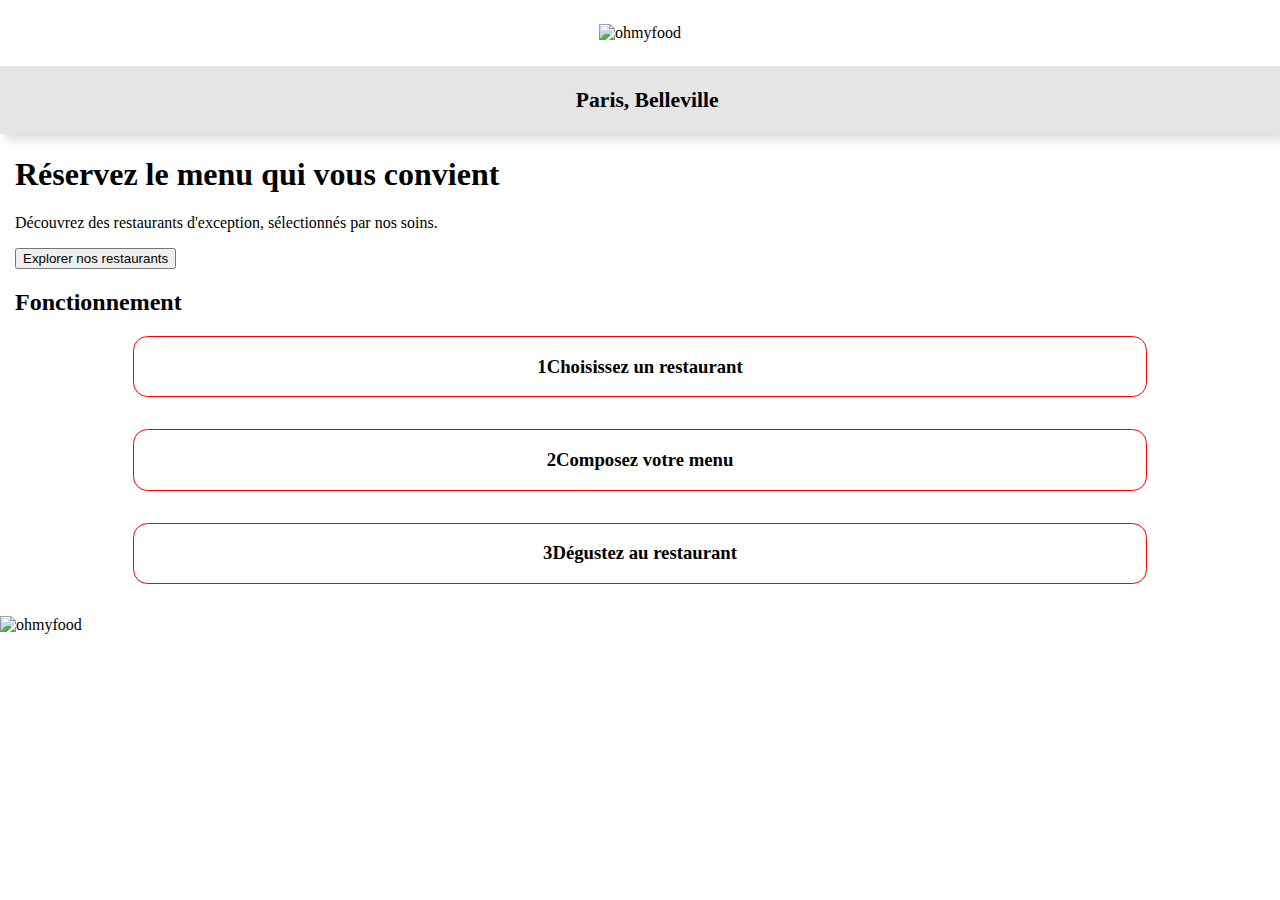
==== mainPage.html @ bf82ea22 "Create the pages, put margin in main style ." ====
<!DOCTYPE html>
<html lang="en">
  <head>
    <meta charset="UTF-8" />
    <meta http-equiv="X-UA-Compatible" content="IE=edge" />
    <meta name="viewport" content="width=device-width, initial-scale=1.0" />
    <title>OhMyFood</title>
    <link rel="stylesheet" href="./Scss/main.css" />
    <link rel="stylesheet" href="./stylesCss/all.min.css" />
  </head>
  <body>
    <header class="mainTitle">
      <img src="./img/logo/ohmyfood@2x.svg" alt="ohmyfood" />
    </header>
    <div class="mapLocation">
      <i class="fas fa-map-marker-alt"></i>
      <p>Paris, Belleville</p>
    </div>
    <main class="mainContainer">
      <section class="pubContainer">
          <h1>Réservez le menu qui vous convient</h1>
          <p>Découvrez des restaurants d'exception, sélectionnés par nos soins.</p>
          <button class="bigBtn">Explorer nos restaurants</button>
      </section>
      <section class="functionalityContainer">
          <h2 class="funcTitle">Fonctionnement</h2>
          <div class="funcBoxes">
              <div class="funcBox1"><h3 class="funcBoxNum">1</h3><i class="fas fa-mobile-alt"></i><h3 class="funcBoxText">Choisissez un restaurant</h3></div>
              <div class="funcBox2"><h3 class="funcBoxNum">2</h3><i class="fas fa-list-ul"></i><h3 class="funcBoxText">Composez votre menu</h3></div>
              <div class="funcBox3"><h3 class="funcBoxNum">3</h3><i class="fas fa-store"></i><h3 class="funcBoxText">Dégustez au restaurant</h3></div>
          </div>
          </section>
      <section class="restaurants">
          
      </section>
    </main>
    <footer>
      <span><img src="./img/logo/ohmyfood@2x.svg" alt="ohmyfood" /></span>
    </footer>
  </body>
</html>
---- Scss/main.css ----
.mainTitle {
  display: -webkit-box;
  display: -ms-flexbox;
  display: flex;
  position: -webkit-sticky;
  position: sticky;
  top: 0;
  width: 100%;
  -webkit-box-pack: center;
      -ms-flex-pack: center;
          justify-content: center;
  -webkit-box-align: center;
      -ms-flex-align: center;
          align-items: center;
  padding-top: 1.5rem;
  padding-bottom: 1.5rem;
  background-color: white;
}

.mainTitle img {
  display: block;
}

.mapLocation {
  display: -webkit-box;
  display: -ms-flexbox;
  display: flex;
  width: 100%;
  background-color: #e5e5e5;
  -webkit-box-pack: center;
      -ms-flex-pack: center;
          justify-content: center;
  -webkit-box-align: center;
      -ms-flex-align: center;
          align-items: center;
  -webkit-box-shadow: 5px 5px 10px rgba(0, 0, 0, 0.15);
          box-shadow: 5px 5px 10px rgba(0, 0, 0, 0.15);
}

.mapLocation i {
  margin-right: 0.9rem;
  font-size: 1.3rem;
}

.mapLocation p {
  font-weight: 700;
  font-size: 1.35em;
}

.functionalityContainer {
  display: -webkit-box;
  display: -ms-flexbox;
  display: flex;
  -webkit-box-orient: vertical;
  -webkit-box-direction: normal;
      -ms-flex-direction: column;
          flex-direction: column;
}

.funcBoxes {
  display: -webkit-box;
  display: -ms-flexbox;
  display: flex;
  -webkit-box-orient: vertical;
  -webkit-box-direction: normal;
      -ms-flex-direction: column;
          flex-direction: column;
  -webkit-box-align: center;
      -ms-flex-align: center;
          align-items: center;
}

.funcBox1 {
  display: -webkit-box;
  display: -ms-flexbox;
  display: flex;
  width: 80%;
  border: 1px solid red;
  -webkit-box-align: center;
      -ms-flex-align: center;
          align-items: center;
  -webkit-box-pack: center;
      -ms-flex-pack: center;
          justify-content: center;
  margin-bottom: 2rem;
  margin-right: 15px;
  border-radius: 0.9rem;
}

.funcBox2 {
  display: -webkit-box;
  display: -ms-flexbox;
  display: flex;
  width: 80%;
  border: 1px solid red;
  -webkit-box-align: center;
      -ms-flex-align: center;
          align-items: center;
  -webkit-box-pack: center;
      -ms-flex-pack: center;
          justify-content: center;
  margin-bottom: 2rem;
  margin-right: 15px;
  border-radius: 0.9rem;
}

.funcBox3 {
  display: -webkit-box;
  display: -ms-flexbox;
  display: flex;
  width: 80%;
  border: 1px solid red;
  -webkit-box-align: center;
      -ms-flex-align: center;
          align-items: center;
  -webkit-box-pack: center;
      -ms-flex-pack: center;
          justify-content: center;
  margin-bottom: 2rem;
  margin-right: 15px;
  border-radius: 0.9rem;
}

body {
  margin: 0px;
  padding: 0px;
}

.mainContainer {
  margin-left: 15px;
}
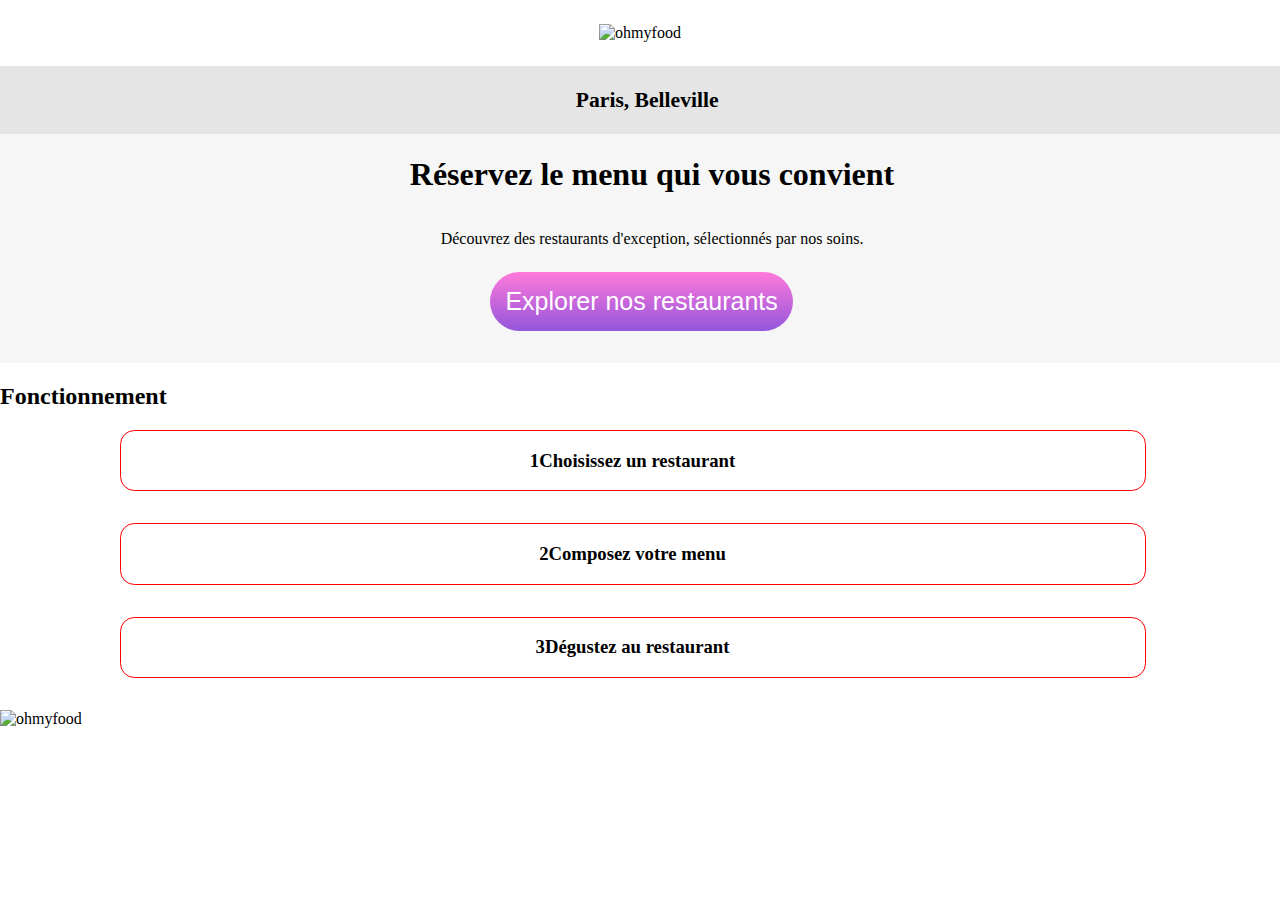
==== commit 811c640f: "calibration the fails" ====
--- a/mainPage.html
+++ b/mainPage.html
@@ -18,21 +18,33 @@
     </div>
     <main class="mainContainer">
       <section class="pubContainer">
-          <h1>Réservez le menu qui vous convient</h1>
-          <p>Découvrez des restaurants d'exception, sélectionnés par nos soins.</p>
-          <button class="bigBtn">Explorer nos restaurants</button>
+        <h1>Réservez le menu qui vous convient</h1>
+        <p>
+          Découvrez des restaurants d'exception, sélectionnés par nos soins.
+        </p>
+        <button class="bigBtn">Explorer nos restaurants</button>
       </section>
       <section class="functionalityContainer">
-          <h2 class="funcTitle">Fonctionnement</h2>
-          <div class="funcBoxes">
-              <div class="funcBox1"><h3 class="funcBoxNum">1</h3><i class="fas fa-mobile-alt"></i><h3 class="funcBoxText">Choisissez un restaurant</h3></div>
-              <div class="funcBox2"><h3 class="funcBoxNum">2</h3><i class="fas fa-list-ul"></i><h3 class="funcBoxText">Composez votre menu</h3></div>
-              <div class="funcBox3"><h3 class="funcBoxNum">3</h3><i class="fas fa-store"></i><h3 class="funcBoxText">Dégustez au restaurant</h3></div>
+        <h2 class="funcTitle">Fonctionnement</h2>
+        <div class="funcBoxes">
+          <div class="funcBox1">
+            <h3 class="funcBoxNum">1</h3>
+            <i class="fas fa-mobile-alt"></i>
+            <h3 class="funcBoxText">Choisissez un restaurant</h3>
           </div>
-          </section>
-      <section class="restaurants">
-          
+          <div class="funcBox2">
+            <h3 class="funcBoxNum">2</h3>
+            <i class="fas fa-list-ul"></i>
+            <h3 class="funcBoxText">Composez votre menu</h3>
+          </div>
+          <div class="funcBox3">
+            <h3 class="funcBoxNum">3</h3>
+            <i class="fas fa-store"></i>
+            <h3 class="funcBoxText">Dégustez au restaurant</h3>
+          </div>
+        </div>
       </section>
+      <section class="restaurants"></section>
     </main>
     <footer>
       <span><img src="./img/logo/ohmyfood@2x.svg" alt="ohmyfood" /></span>
--- a/Scss/main.css
+++ b/Scss/main.css
@@ -121,11 +121,50 @@
   border-radius: 0.9rem;
 }
 
+.mainContainer {
+  display: -webkit-box;
+  display: -ms-flexbox;
+  display: flex;
+  -webkit-box-orient: vertical;
+  -webkit-box-direction: normal;
+      -ms-flex-direction: column;
+          flex-direction: column;
+}
+
+.pubContainer {
+  padding-left: 1.5rem;
+  display: -webkit-box;
+  display: -ms-flexbox;
+  display: flex;
+  -webkit-box-orient: vertical;
+  -webkit-box-direction: normal;
+      -ms-flex-direction: column;
+          flex-direction: column;
+  background-color: #F6F6F6;
+  -webkit-box-align: center;
+      -ms-flex-align: center;
+          align-items: center;
+  -webkit-box-pack: center;
+      -ms-flex-pack: center;
+          justify-content: center;
+}
+
+.bigBtn {
+  display: -webkit-box;
+  display: -ms-flexbox;
+  display: flex;
+  margin: 0.5rem 1.3rem 2rem 0px;
+  padding: 15px;
+  font-size: 25px;
+  border-radius: 30px;
+  background: -webkit-gradient(linear, left bottom, left top, from(#9356DC), to(#FF79DA));
+  background: linear-gradient(to top, #9356DC, #FF79DA);
+  color: white;
+  border-style: none;
+}
+
 body {
   margin: 0px;
   padding: 0px;
+  width: 100%;
 }
-
-.mainContainer {
-  margin-left: 15px;
-}
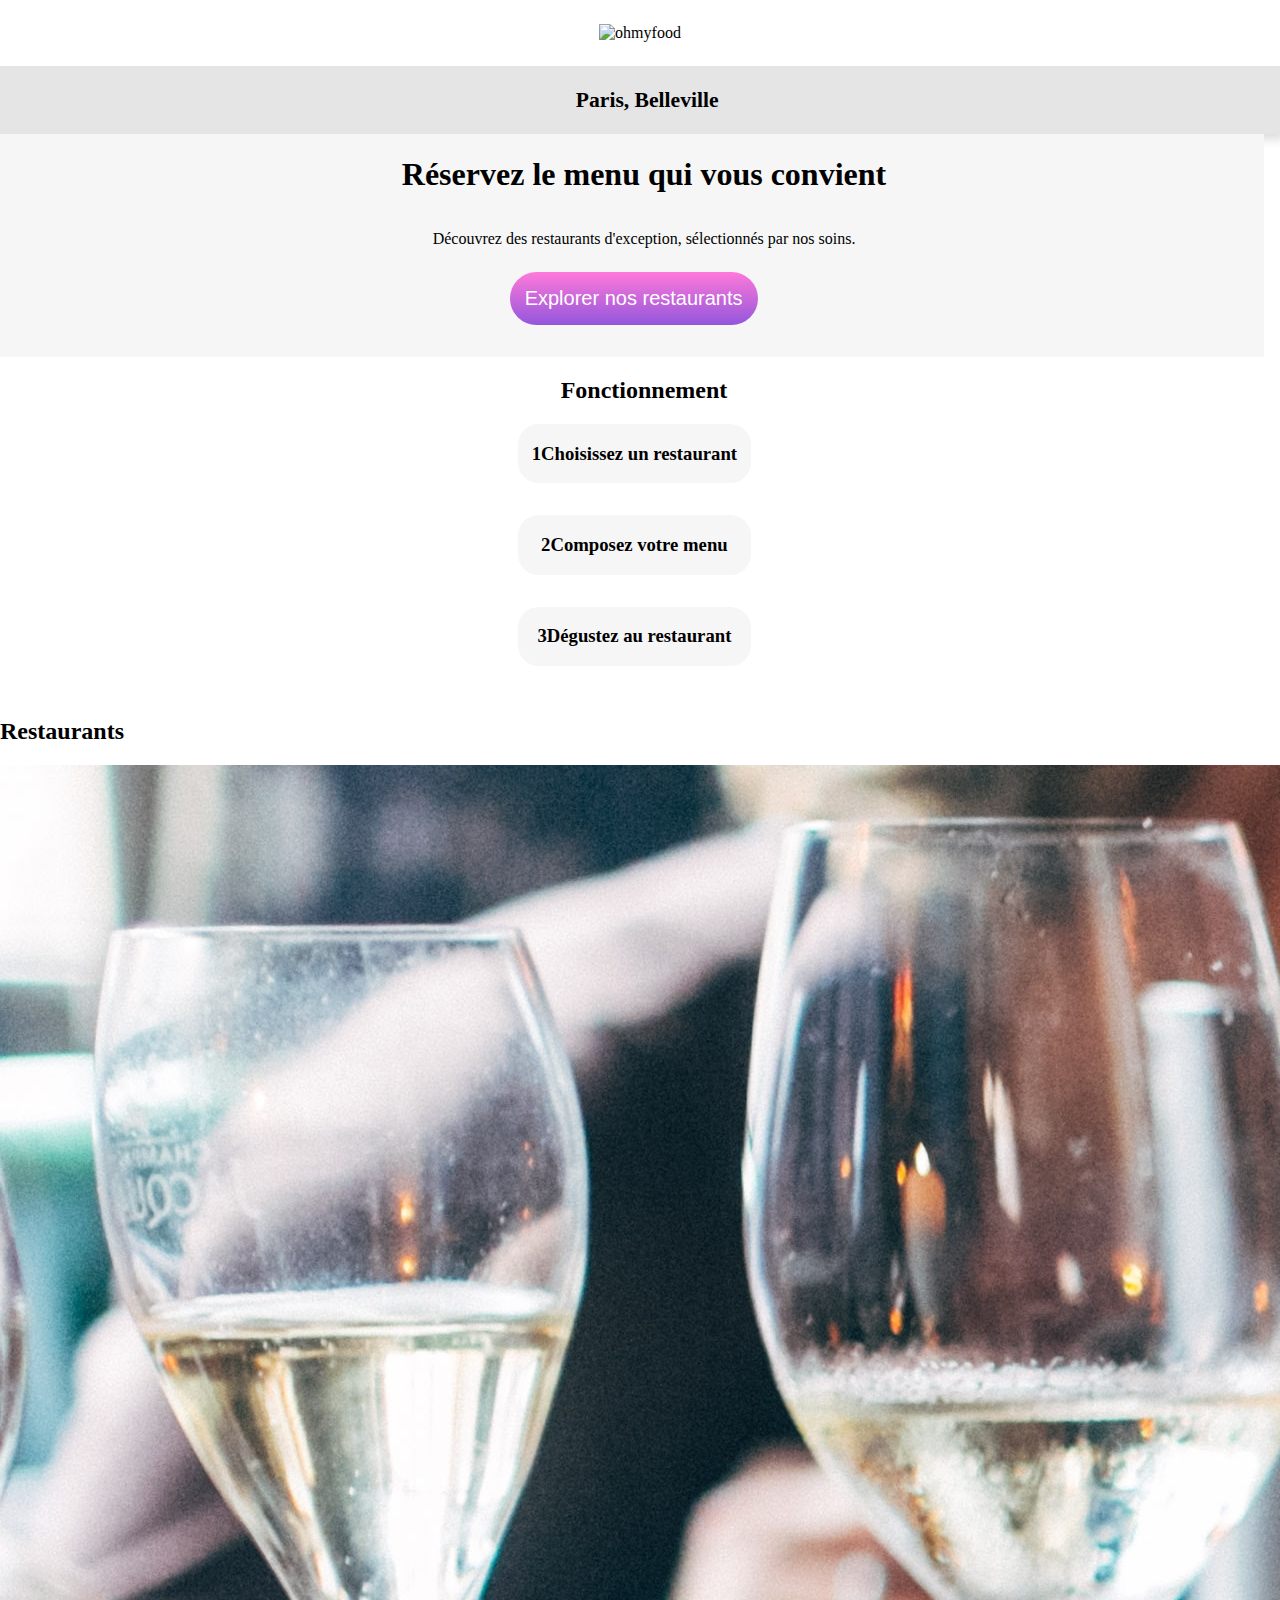
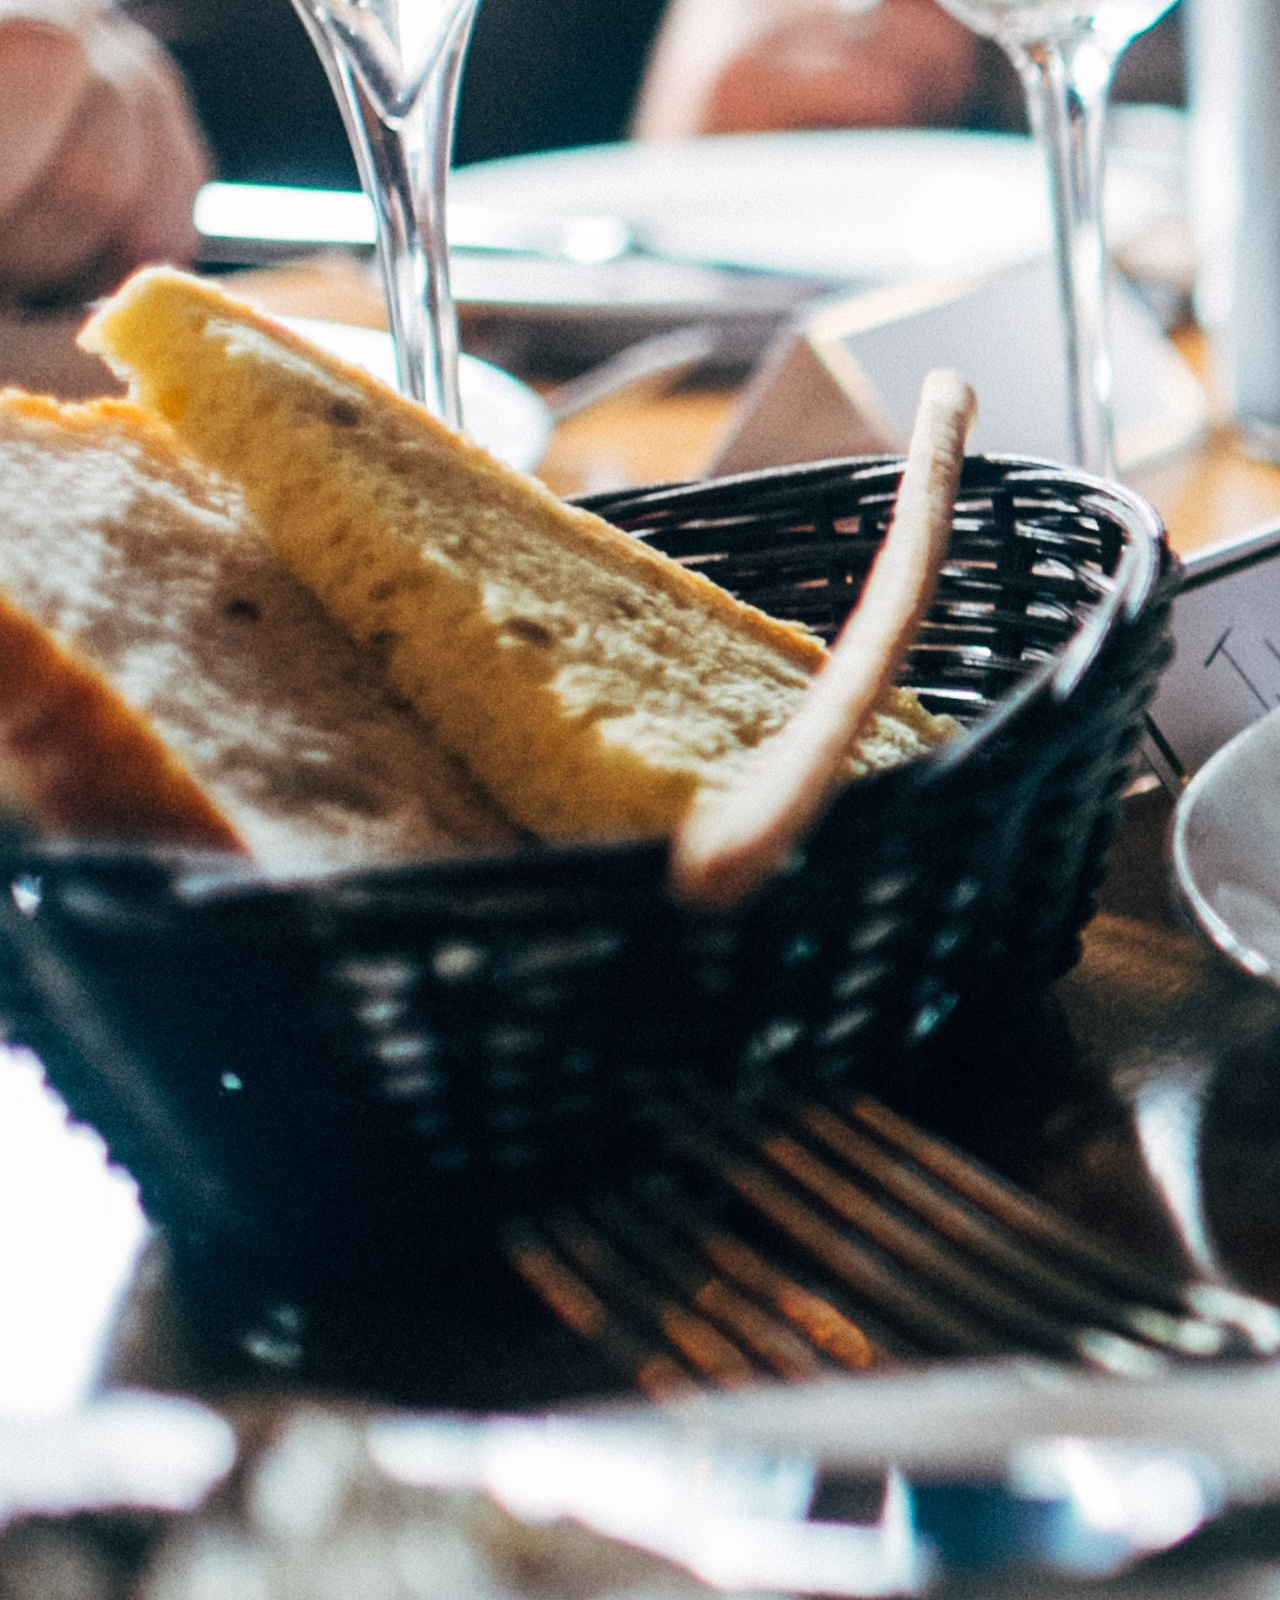
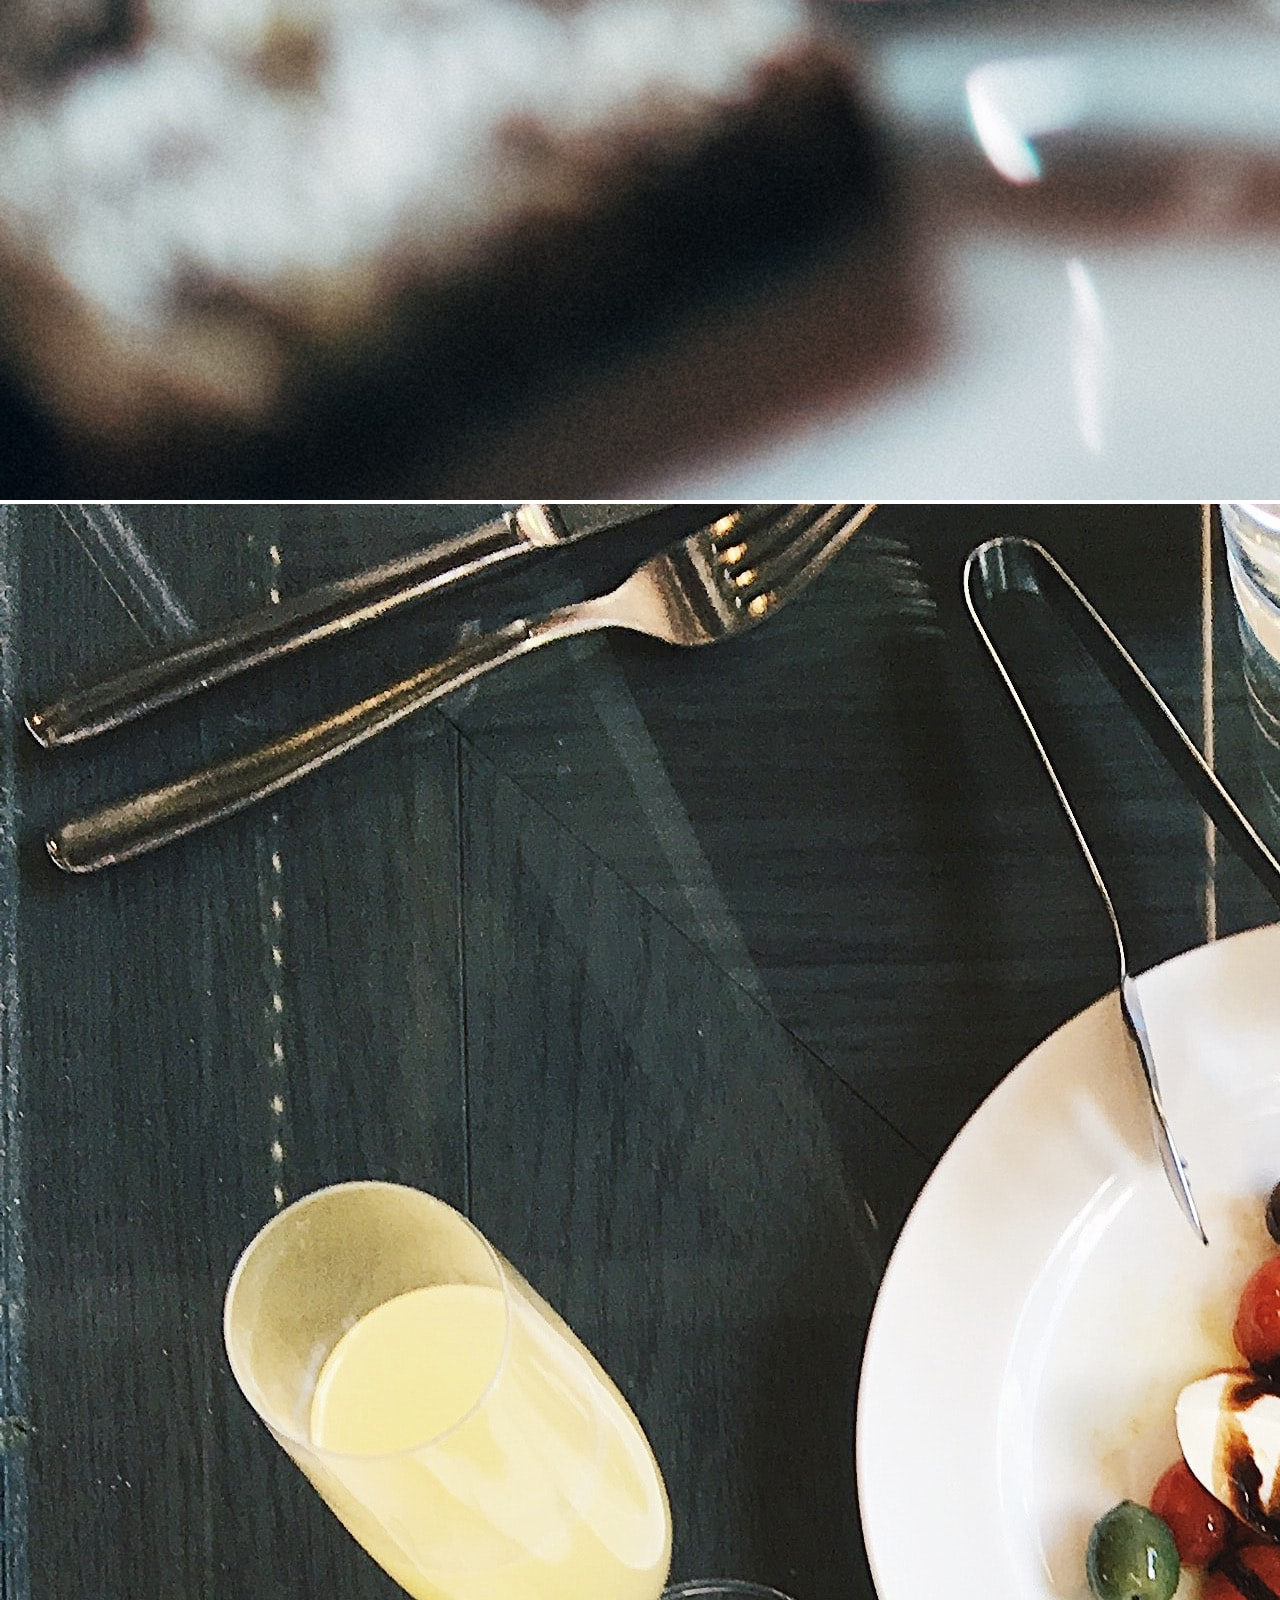
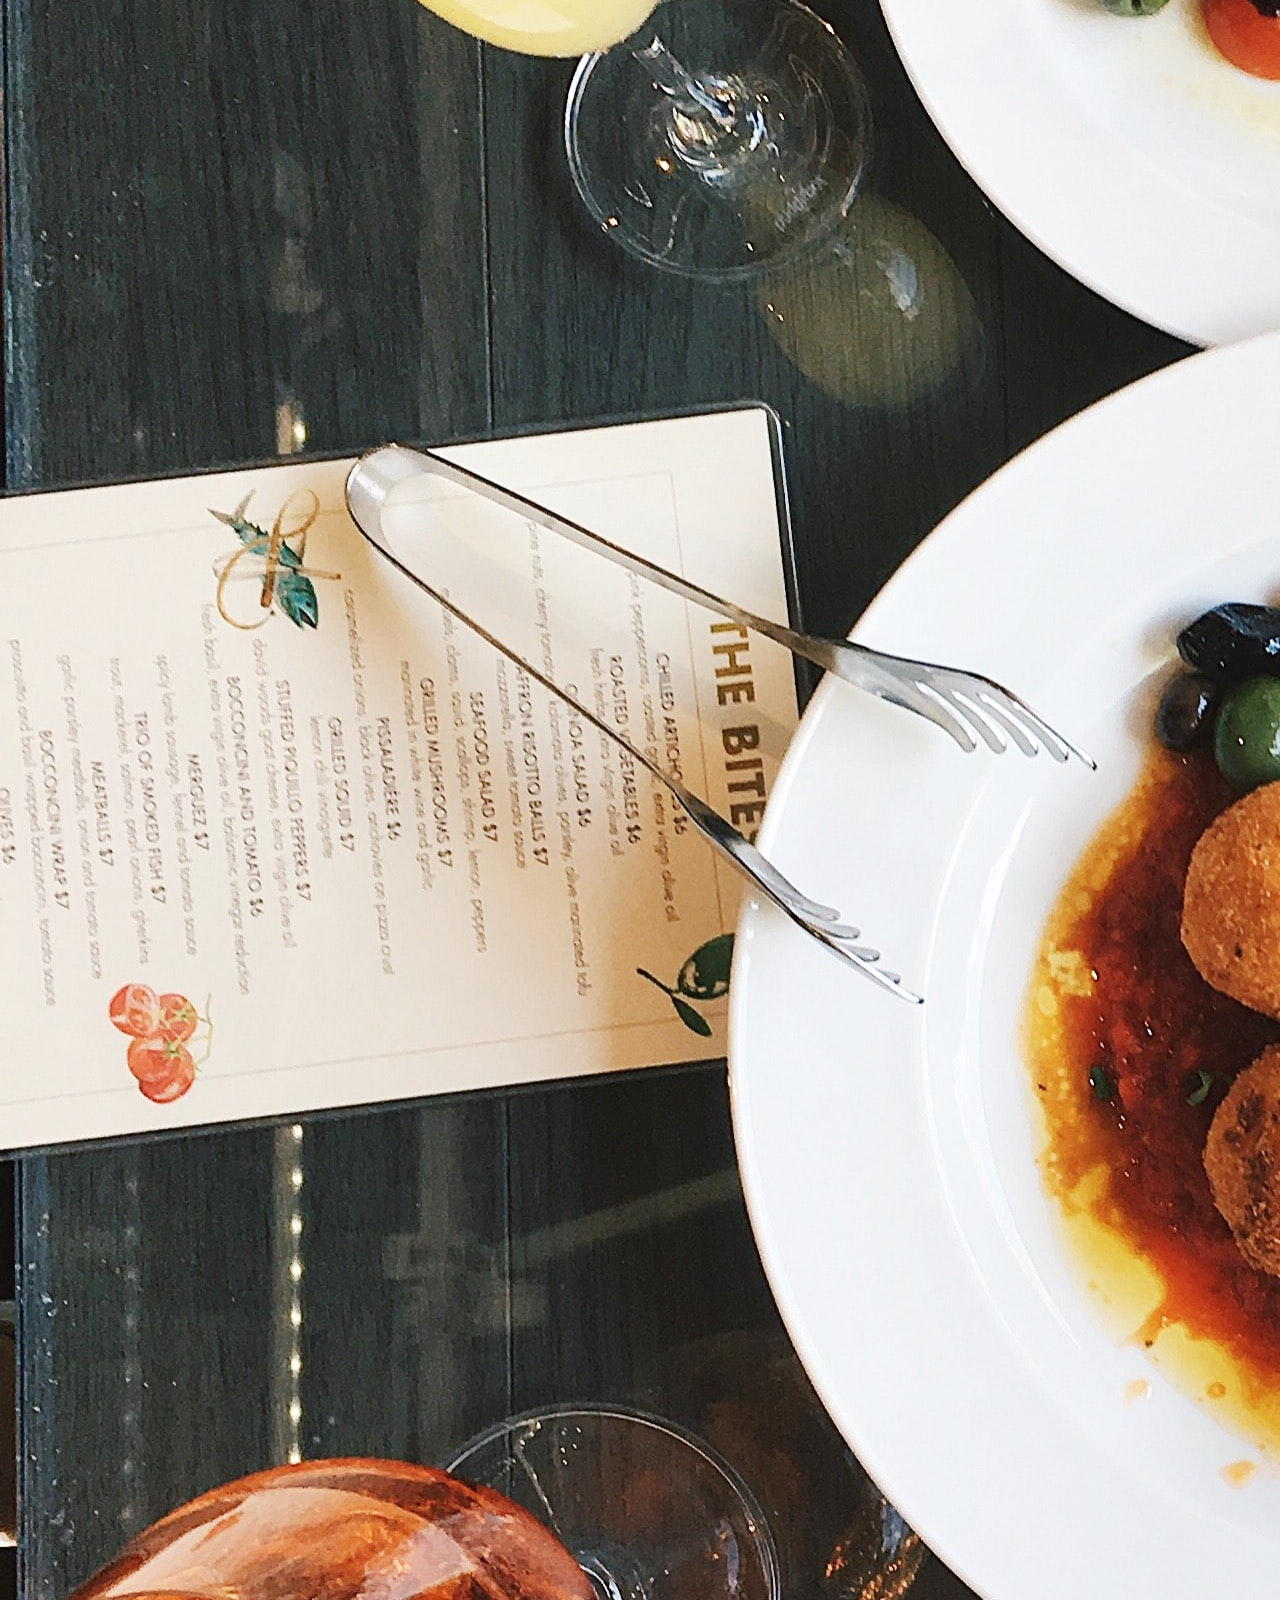
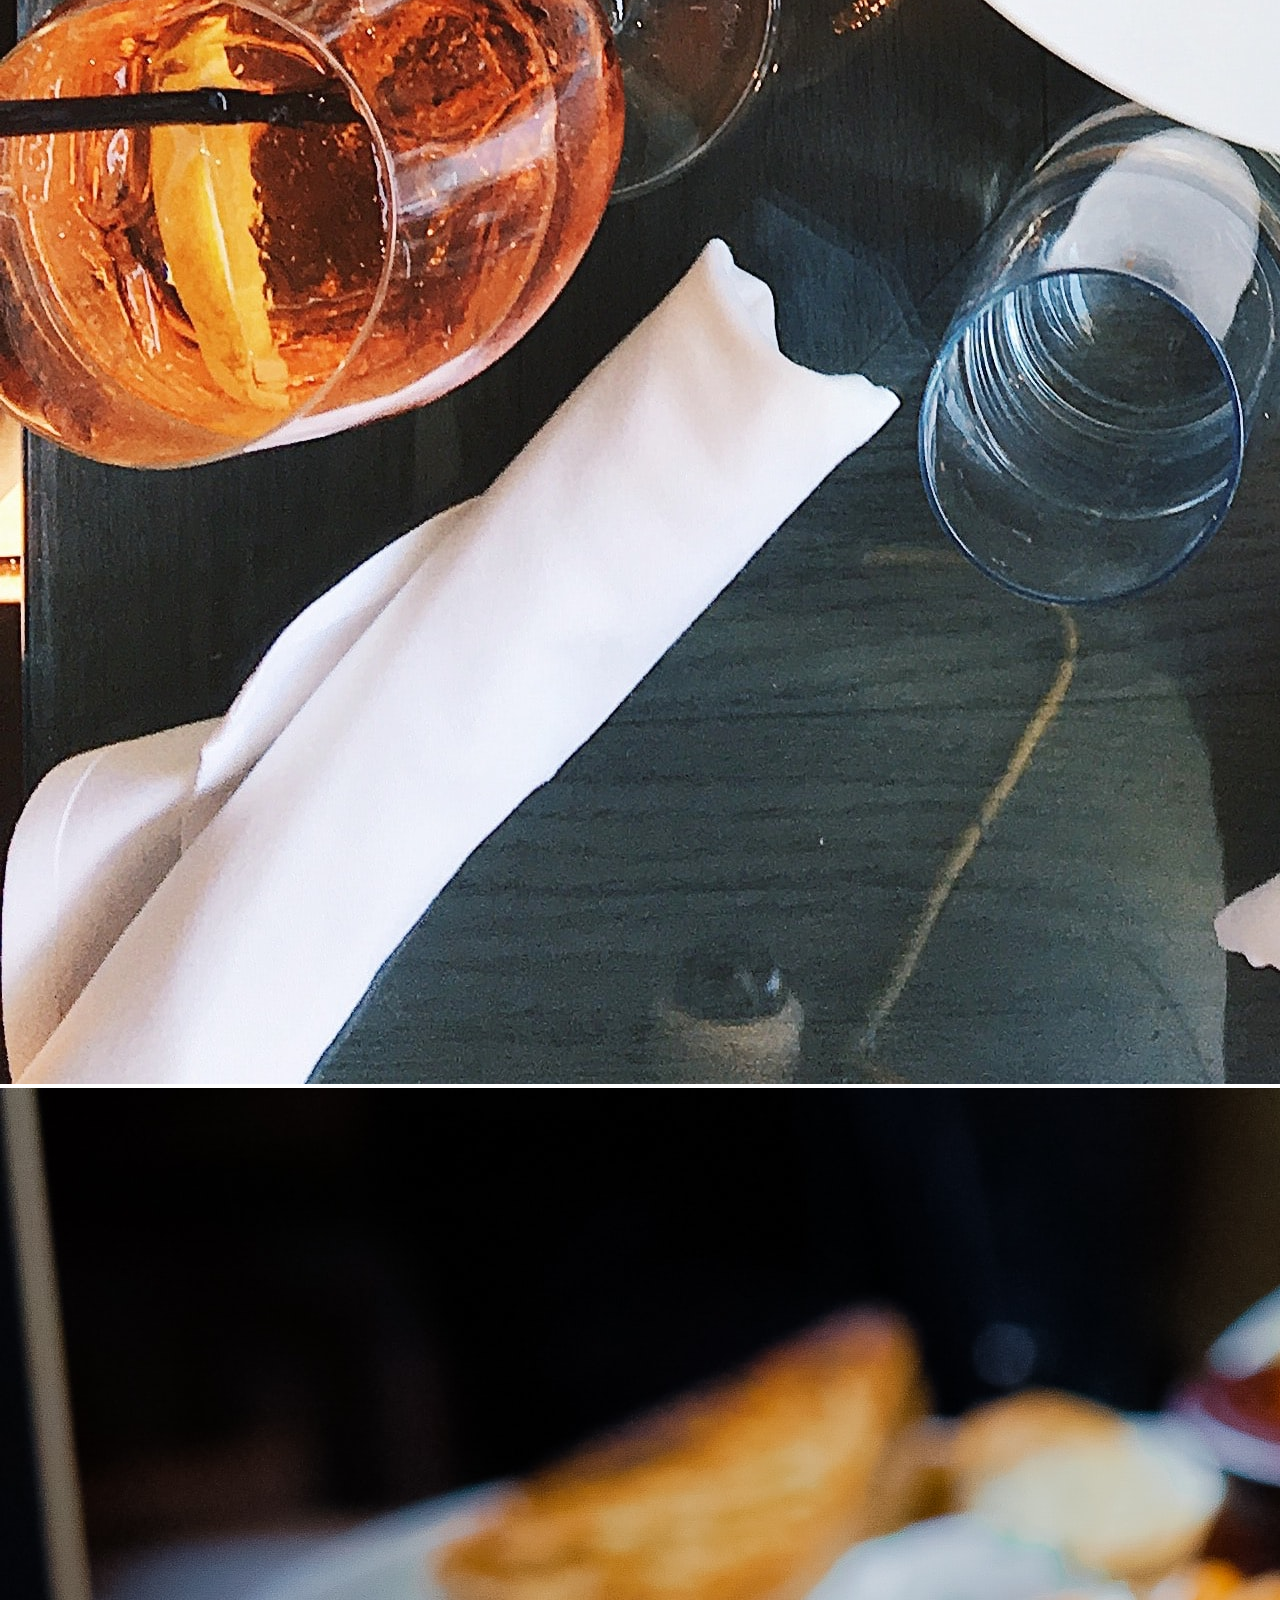
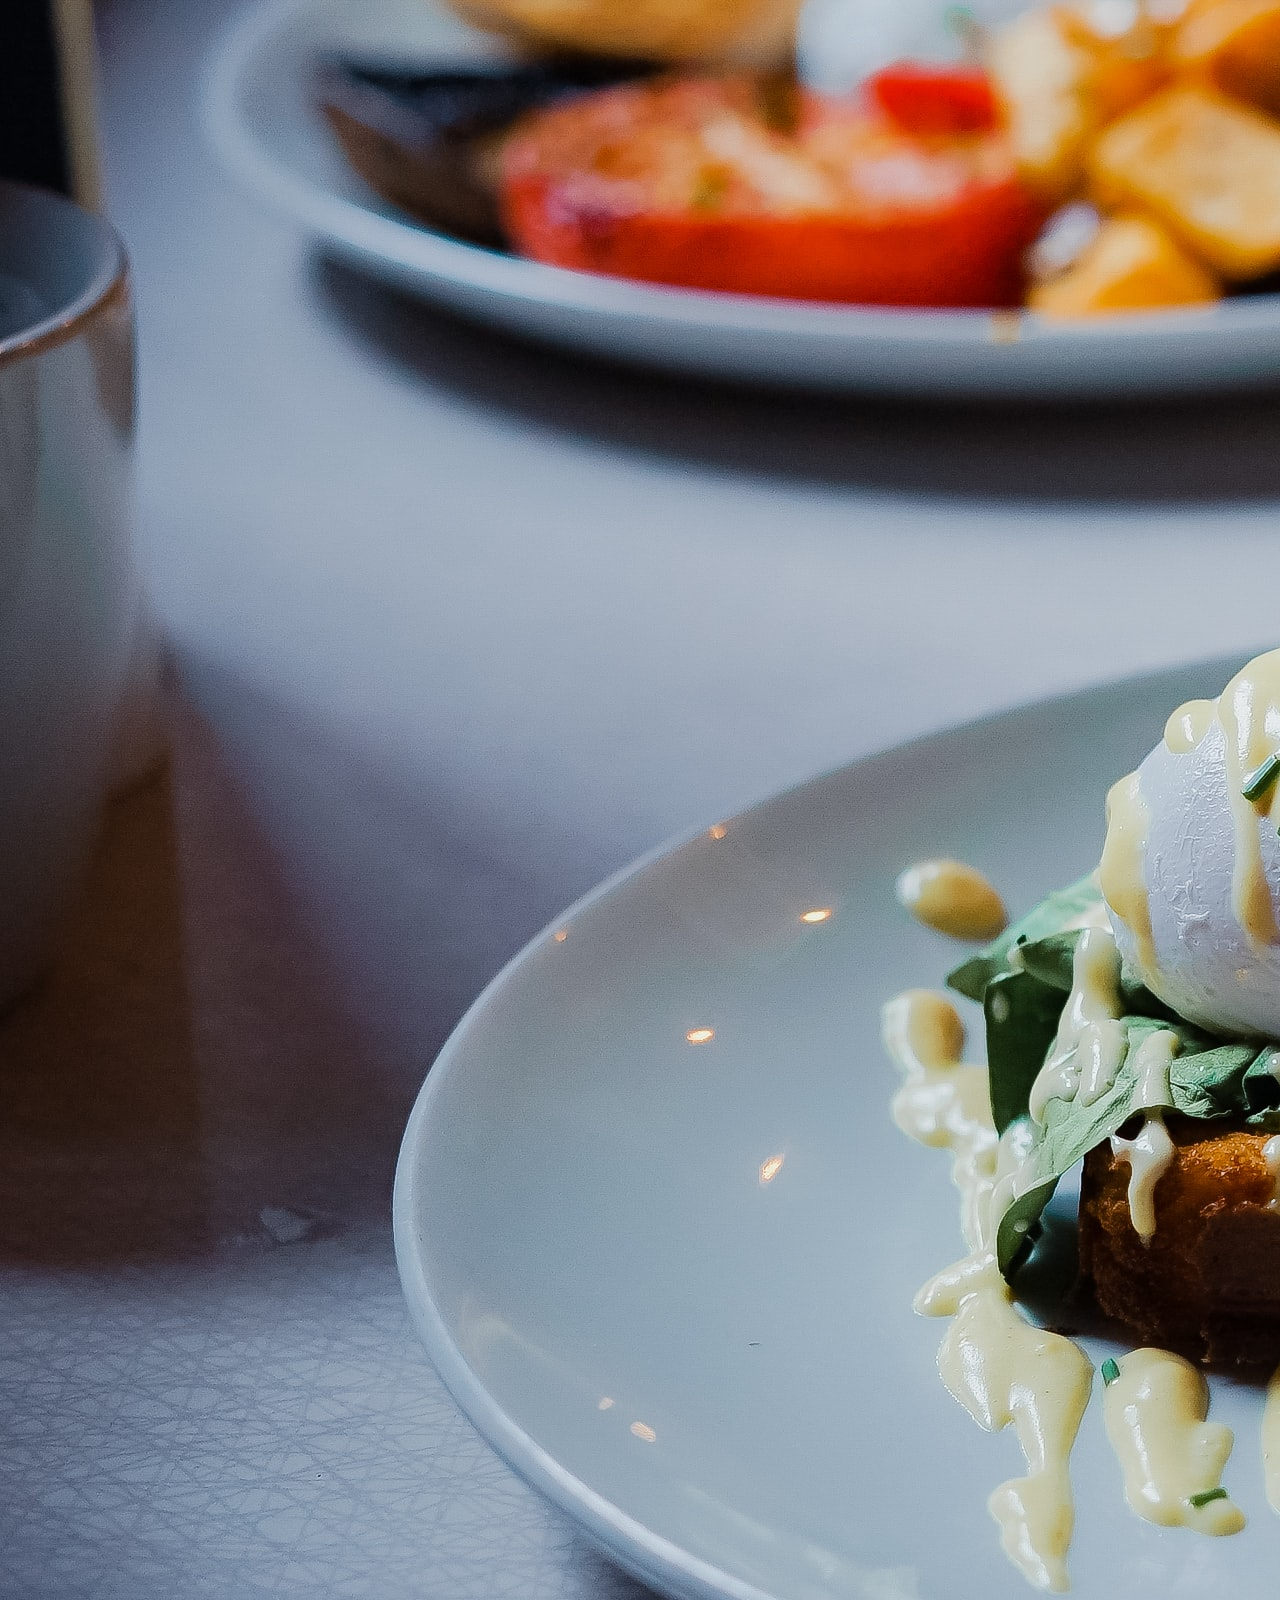
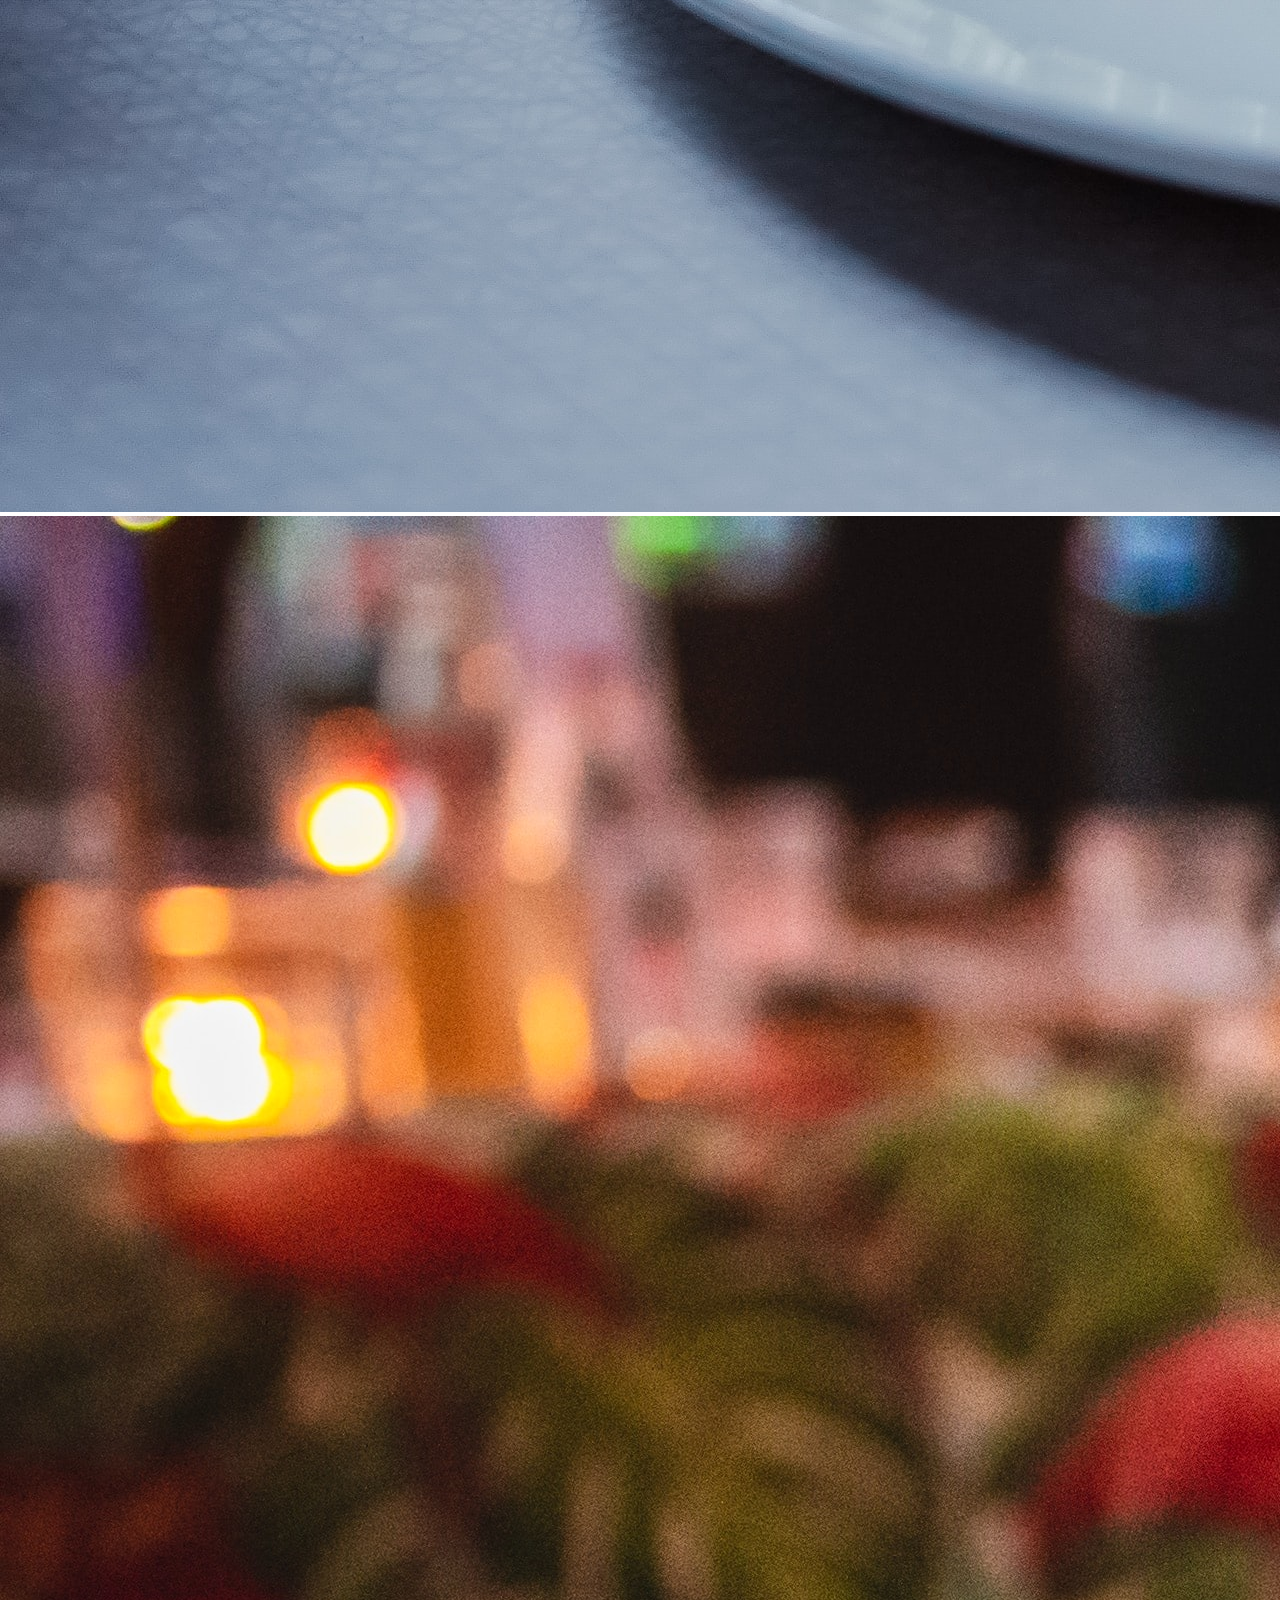
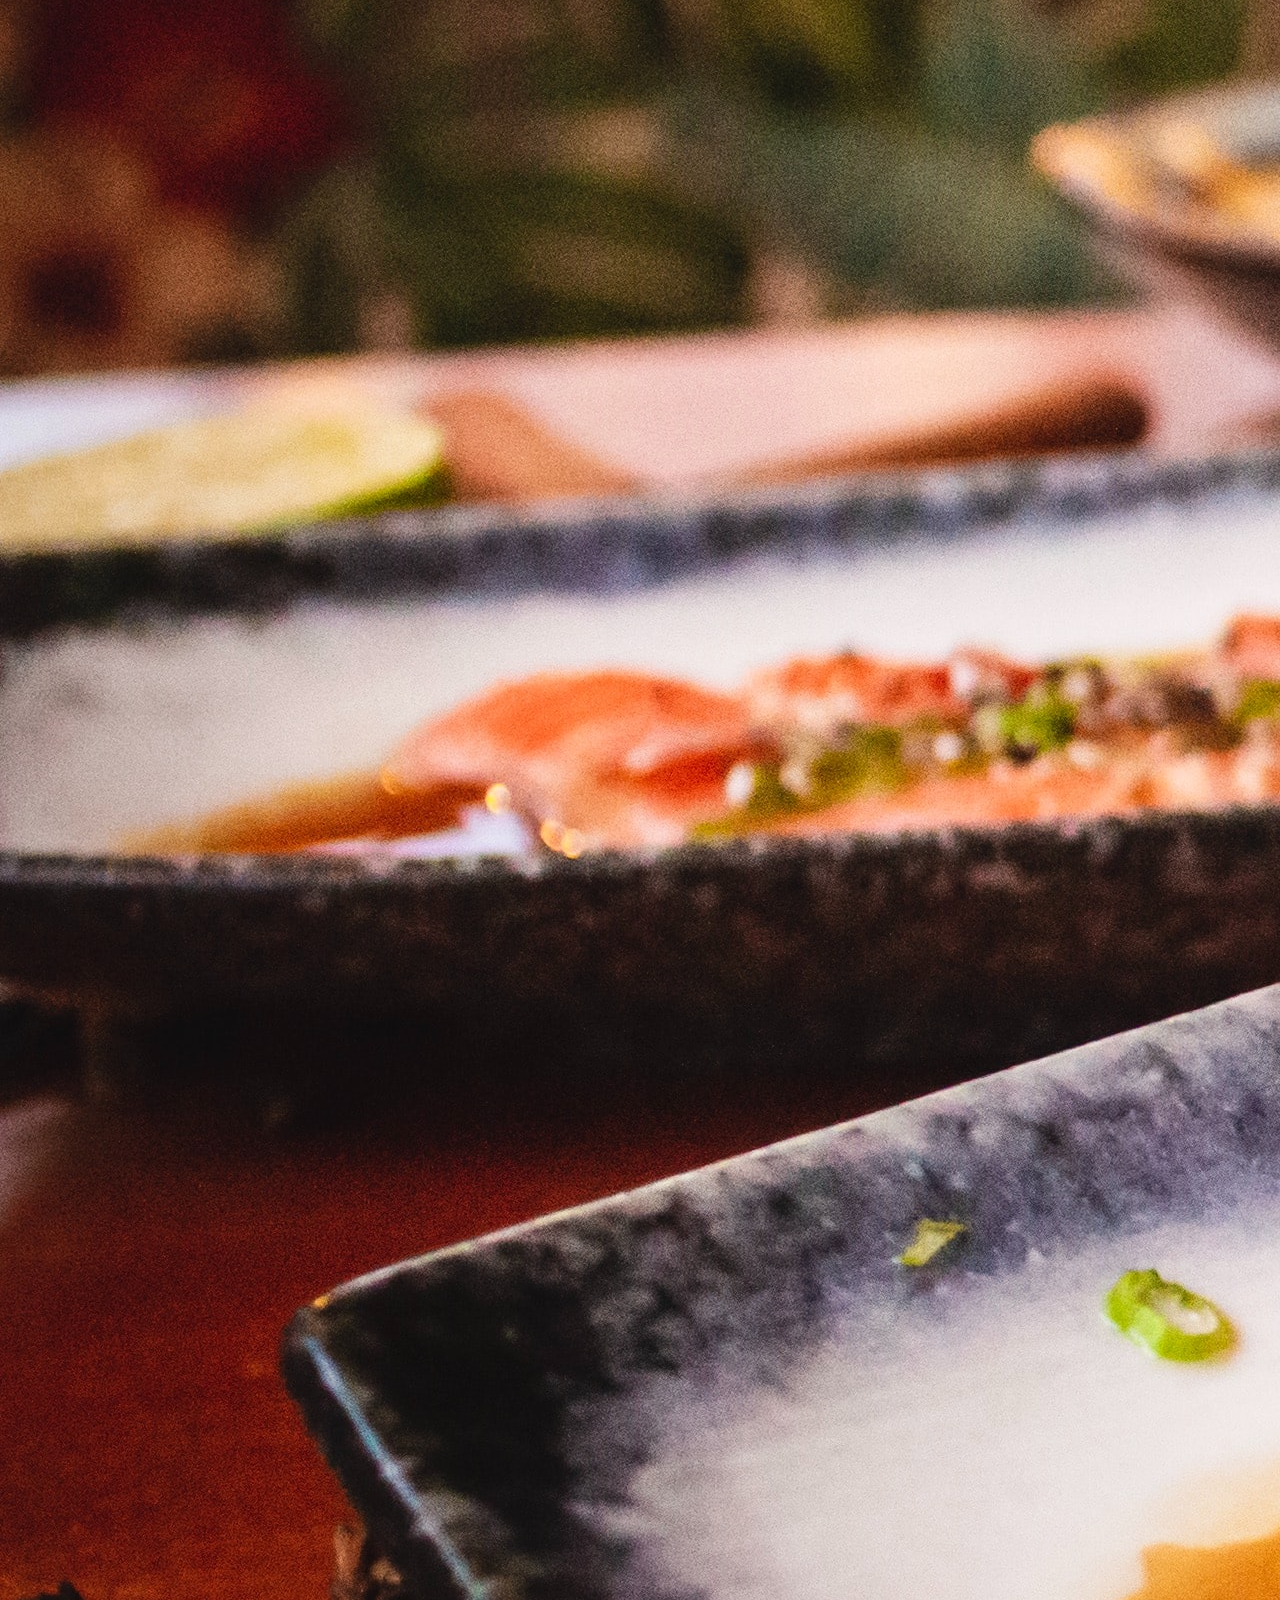
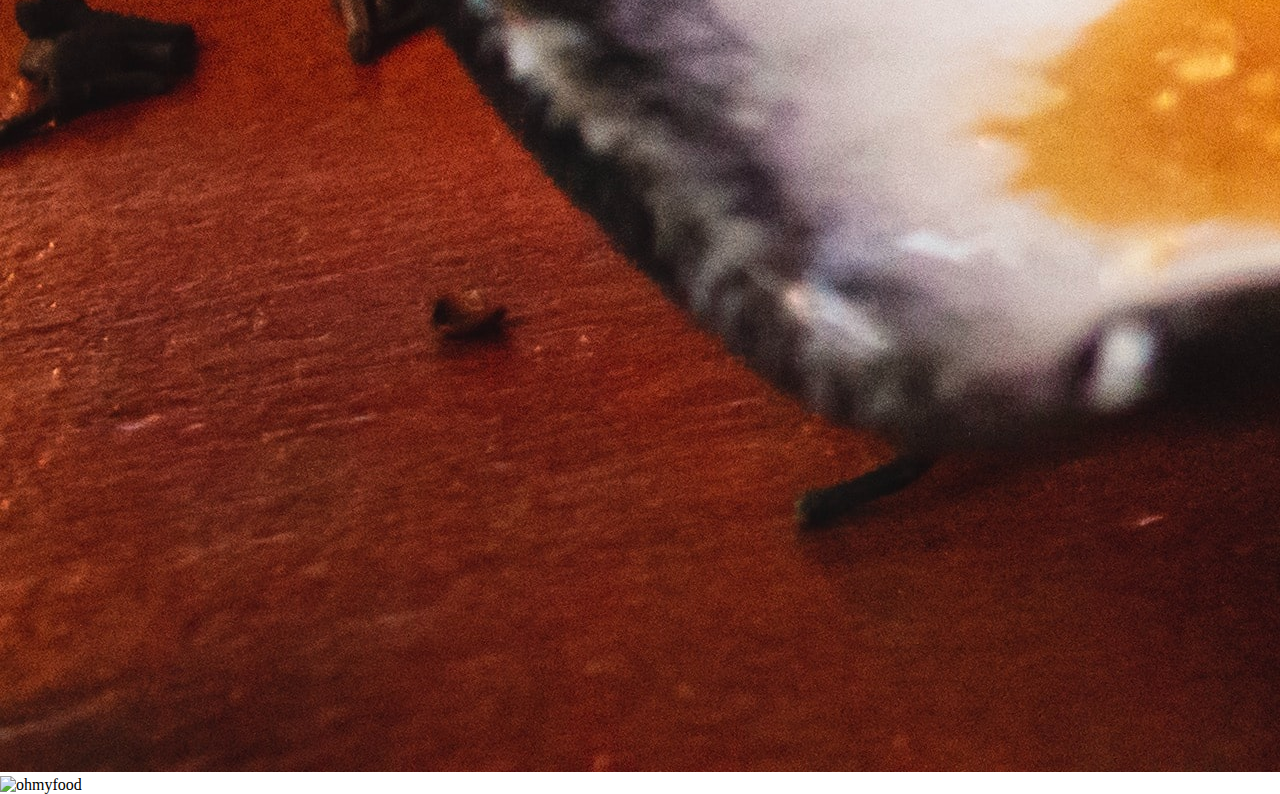
==== commit 3f28efe7: "add pics in restau section and create style" ====
--- a/mainPage.html
+++ b/mainPage.html
@@ -44,7 +44,13 @@
           </div>
         </div>
       </section>
-      <section class="restaurants"></section>
+      <section class="restaurants">
+        <h2>Restaurants</h2>
+        <a class="restauCard" href="laPaletteDuGout.html"><img src="./img/restaurants/laPalette.jpg" alt="Menilmontant"></a>
+        <a class="restauCard" href="laNoteEnchantee.html"><img src="./img/restaurants/laNote.jpg" alt="Charonne"></a>
+        <a class="restauCard" href="aLaFrancaise.html"><img src="./img/restaurants/aLaFrancaise.jpg" alt="CiteRouge"></a>
+        <a class="restauCard" href="leDeliceDesSens.html"><img src="./img/restaurants/leDelice.jpg" alt="Folie-Mericourt"></a>
+      </section>
     </main>
     <footer>
       <span><img src="./img/logo/ohmyfood@2x.svg" alt="ohmyfood" /></span>
--- a/Scss/main.css
+++ b/Scss/main.css
@@ -1,3 +1,9 @@
+body {
+  margin: 0px;
+  padding: 0px;
+  width: 100%;
+}
+
 .mainTitle {
   display: -webkit-box;
   display: -ms-flexbox;
@@ -47,80 +53,6 @@
   font-size: 1.35em;
 }
 
-.functionalityContainer {
-  display: -webkit-box;
-  display: -ms-flexbox;
-  display: flex;
-  -webkit-box-orient: vertical;
-  -webkit-box-direction: normal;
-      -ms-flex-direction: column;
-          flex-direction: column;
-}
-
-.funcBoxes {
-  display: -webkit-box;
-  display: -ms-flexbox;
-  display: flex;
-  -webkit-box-orient: vertical;
-  -webkit-box-direction: normal;
-      -ms-flex-direction: column;
-          flex-direction: column;
-  -webkit-box-align: center;
-      -ms-flex-align: center;
-          align-items: center;
-}
-
-.funcBox1 {
-  display: -webkit-box;
-  display: -ms-flexbox;
-  display: flex;
-  width: 80%;
-  border: 1px solid red;
-  -webkit-box-align: center;
-      -ms-flex-align: center;
-          align-items: center;
-  -webkit-box-pack: center;
-      -ms-flex-pack: center;
-          justify-content: center;
-  margin-bottom: 2rem;
-  margin-right: 15px;
-  border-radius: 0.9rem;
-}
-
-.funcBox2 {
-  display: -webkit-box;
-  display: -ms-flexbox;
-  display: flex;
-  width: 80%;
-  border: 1px solid red;
-  -webkit-box-align: center;
-      -ms-flex-align: center;
-          align-items: center;
-  -webkit-box-pack: center;
-      -ms-flex-pack: center;
-          justify-content: center;
-  margin-bottom: 2rem;
-  margin-right: 15px;
-  border-radius: 0.9rem;
-}
-
-.funcBox3 {
-  display: -webkit-box;
-  display: -ms-flexbox;
-  display: flex;
-  width: 80%;
-  border: 1px solid red;
-  -webkit-box-align: center;
-      -ms-flex-align: center;
-          align-items: center;
-  -webkit-box-pack: center;
-      -ms-flex-pack: center;
-          justify-content: center;
-  margin-bottom: 2rem;
-  margin-right: 15px;
-  border-radius: 0.9rem;
-}
-
 .mainContainer {
   display: -webkit-box;
   display: -ms-flexbox;
@@ -133,6 +65,7 @@
 
 .pubContainer {
   padding-left: 1.5rem;
+  margin-right: 1rem;
   display: -webkit-box;
   display: -ms-flexbox;
   display: flex;
@@ -140,7 +73,7 @@
   -webkit-box-direction: normal;
       -ms-flex-direction: column;
           flex-direction: column;
-  background-color: #F6F6F6;
+  background-color: #f6f6f6;
   -webkit-box-align: center;
       -ms-flex-align: center;
           align-items: center;
@@ -155,16 +88,101 @@
   display: flex;
   margin: 0.5rem 1.3rem 2rem 0px;
   padding: 15px;
-  font-size: 25px;
+  font-size: 20px;
   border-radius: 30px;
-  background: -webkit-gradient(linear, left bottom, left top, from(#9356DC), to(#FF79DA));
-  background: linear-gradient(to top, #9356DC, #FF79DA);
+  background: -webkit-gradient(linear, left bottom, left top, from(#9356dc), to(#ff79da));
+  background: linear-gradient(to top, #9356dc, #ff79da);
   color: white;
   border-style: none;
 }
 
-body {
-  margin: 0px;
-  padding: 0px;
+.functionalityContainer {
+  padding-left: 1.5rem;
+  margin-right: 1rem;
+  display: -webkit-box;
+  display: -ms-flexbox;
+  display: flex;
+  -webkit-box-orient: vertical;
+  -webkit-box-direction: normal;
+      -ms-flex-direction: column;
+          flex-direction: column;
+  background-color: #f6f6f6;
+  -webkit-box-align: center;
+      -ms-flex-align: center;
+          align-items: center;
+  -webkit-box-pack: center;
+      -ms-flex-pack: center;
+          justify-content: center;
+  background-color: white;
+}
+
+.funcBoxes {
+  padding-left: 1.5rem;
+  margin-right: 1rem;
+  display: -webkit-box;
+  display: -ms-flexbox;
+  display: flex;
+  -webkit-box-orient: vertical;
+  -webkit-box-direction: normal;
+      -ms-flex-direction: column;
+          flex-direction: column;
+  background-color: #f6f6f6;
+  -webkit-box-align: center;
+      -ms-flex-align: center;
+          align-items: center;
+  -webkit-box-pack: center;
+      -ms-flex-pack: center;
+          justify-content: center;
+  background-color: white;
+}
+
+.funcBox1 {
+  display: -webkit-box;
+  display: -ms-flexbox;
+  display: flex;
   width: 100%;
+  background-color: #f6f6f6;
+  -webkit-box-align: center;
+      -ms-flex-align: center;
+          align-items: center;
+  -webkit-box-pack: center;
+      -ms-flex-pack: center;
+          justify-content: center;
+  margin-bottom: 2rem;
+  margin-right: 1.7rem;
+  border-radius: 1.3rem;
 }
+
+.funcBox2 {
+  display: -webkit-box;
+  display: -ms-flexbox;
+  display: flex;
+  width: 100%;
+  background-color: #f6f6f6;
+  -webkit-box-align: center;
+      -ms-flex-align: center;
+          align-items: center;
+  -webkit-box-pack: center;
+      -ms-flex-pack: center;
+          justify-content: center;
+  margin-bottom: 2rem;
+  margin-right: 1.7rem;
+  border-radius: 1.3rem;
+}
+
+.funcBox3 {
+  display: -webkit-box;
+  display: -ms-flexbox;
+  display: flex;
+  width: 100%;
+  background-color: #f6f6f6;
+  -webkit-box-align: center;
+      -ms-flex-align: center;
+          align-items: center;
+  -webkit-box-pack: center;
+      -ms-flex-pack: center;
+          justify-content: center;
+  margin-bottom: 2rem;
+  margin-right: 1.7rem;
+  border-radius: 1.3rem;
+}
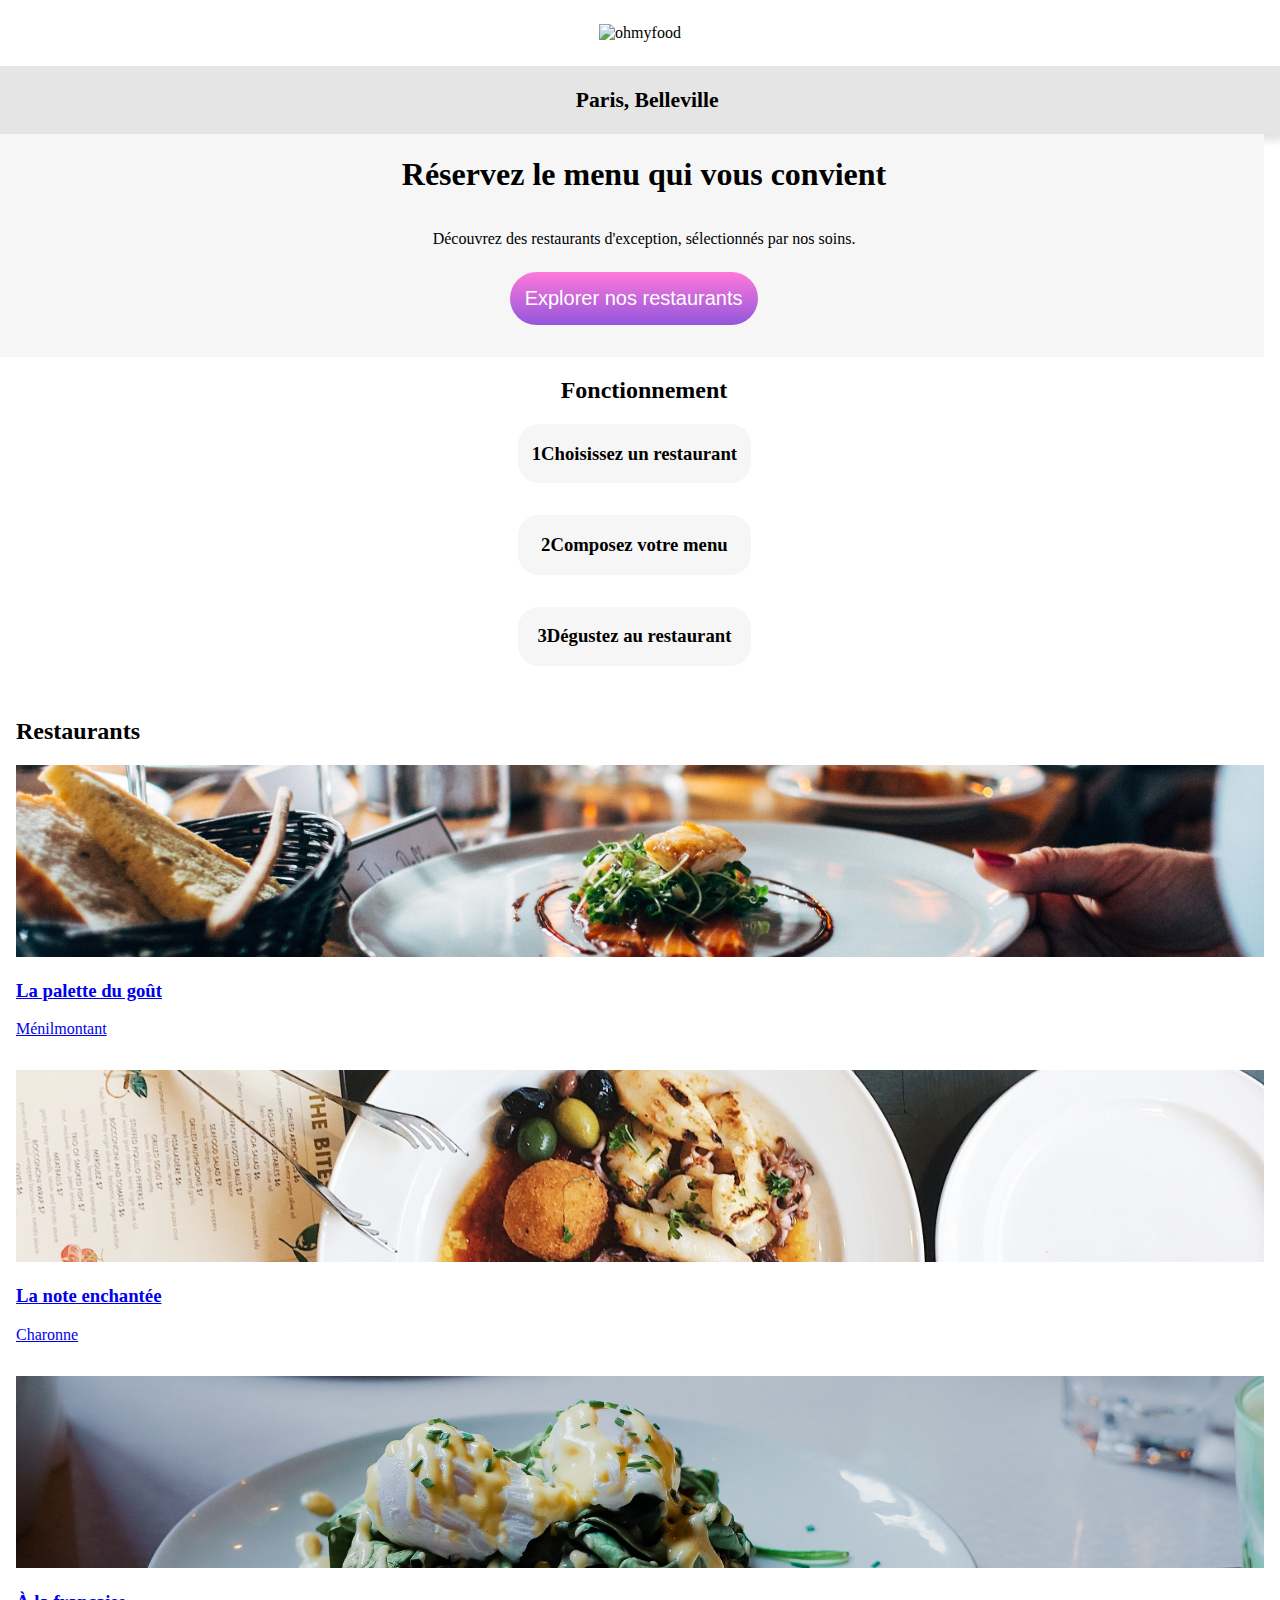
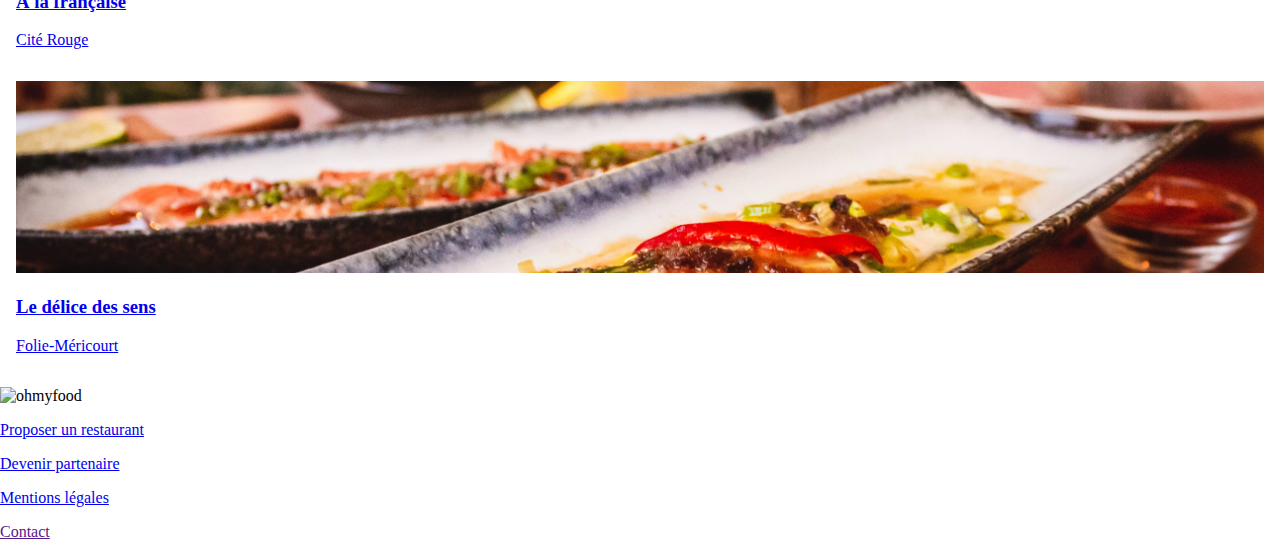
==== commit cc0c9f19: "general changes in the main page html" ====
--- a/mainPage.html
+++ b/mainPage.html
@@ -24,7 +24,7 @@
         </p>
         <button class="bigBtn">Explorer nos restaurants</button>
       </section>
-      <section class="functionalityContainer">
+      <section class="functionalityContainer" id="Fonctionnement">
         <h2 class="funcTitle">Fonctionnement</h2>
         <div class="funcBoxes">
           <div class="funcBox1">
@@ -46,14 +46,40 @@
       </section>
       <section class="restaurants">
         <h2>Restaurants</h2>
-        <a class="restauCard" href="laPaletteDuGout.html"><img src="./img/restaurants/laPalette.jpg" alt="Menilmontant"></a>
-        <a class="restauCard" href="laNoteEnchantee.html"><img src="./img/restaurants/laNote.jpg" alt="Charonne"></a>
-        <a class="restauCard" href="aLaFrancaise.html"><img src="./img/restaurants/aLaFrancaise.jpg" alt="CiteRouge"></a>
-        <a class="restauCard" href="leDeliceDesSens.html"><img src="./img/restaurants/leDelice.jpg" alt="Folie-Mericourt"></a>
+        <a class="restauCard" href="laPaletteDuGout.html"
+          ><img src="./img/restaurants/laPalette.jpg" alt="Menilmontant" />
+          <div class="cardInfo">
+            <div class="cardText"><h3>La palette du goût</h3><p>Ménilmontant</p></div>
+            <div class="cardLogo"></div></div
+        ></a>
+        <a class="restauCard" href="laNoteEnchantee.html"
+          ><img src="./img/restaurants/laNote.jpg" alt="Charonne" />
+          <div class="cardInfo">
+            <div class="cardText"><h3>La note enchantée</h3><p>Charonne</p></div>
+            <div class="cardLogo"></div></div
+        ></a>
+        <a class="restauCard" href="aLaFrancaise.html"
+          ><img src="./img/restaurants/aLaFrancaise.jpg" alt="CiteRouge" />
+          <div class="cardInfo">
+            <div class="cardText"><h3>À la française</h3><p>Cité Rouge</p></div>
+            <div class="cardLogo"></div></div
+        ></a>
+        <a class="restauCard" href="leDeliceDesSens.html"
+          ><img src="./img/restaurants/leDelice.jpg" alt="Folie-Mericourt" />
+          <div class="cardInfo">
+            <div class="cardText"><h3>Le délice des sens</h3><p>Folie-Méricourt</p></div>
+            <div class="cardLogo"></div></div
+        ></a>
       </section>
     </main>
     <footer>
-      <span><img src="./img/logo/ohmyfood@2x.svg" alt="ohmyfood" /></span>
+      <span class="footerLogo"><img src="./img/logo/ohmyfood@2x.svg" alt="ohmyfood" /></span>
+      <div class="footerInfo">
+        <a href="#Fonctionnement"><i class="fas fa-utensils" aria-hidden="true"></i><p>Proposer un restaurant</p></a>
+        <a href="#Fonctionnement"><i class="fas fa-hands-helping" aria-hidden="true"></i><p>Devenir partenaire</p></a>
+        <a href="#Fonctionnement"><p>Mentions légales</p></a>
+        <a href="">Contact</a>
+      </div>
     </footer>
   </body>
 </html>
--- a/Scss/main.css
+++ b/Scss/main.css
@@ -1,9 +1,3 @@
-body {
-  margin: 0px;
-  padding: 0px;
-  width: 100%;
-}
-
 .mainTitle {
   display: -webkit-box;
   display: -ms-flexbox;
@@ -186,3 +180,31 @@
   margin-right: 1.7rem;
   border-radius: 1.3rem;
 }
+
+.restaurants {
+  display: -webkit-box;
+  display: -ms-flexbox;
+  display: flex;
+  -webkit-box-orient: vertical;
+  -webkit-box-direction: normal;
+      -ms-flex-direction: column;
+          flex-direction: column;
+  margin: 0 0 0 1rem;
+}
+
+.restauCard {
+  margin: 0px 1rem 1rem 0px;
+}
+
+.restauCard img {
+  width: 100%;
+  height: 12rem;
+  -o-object-fit: cover;
+     object-fit: cover;
+}
+
+body {
+  margin: 0px;
+  padding: 0px;
+  width: 100%;
+}
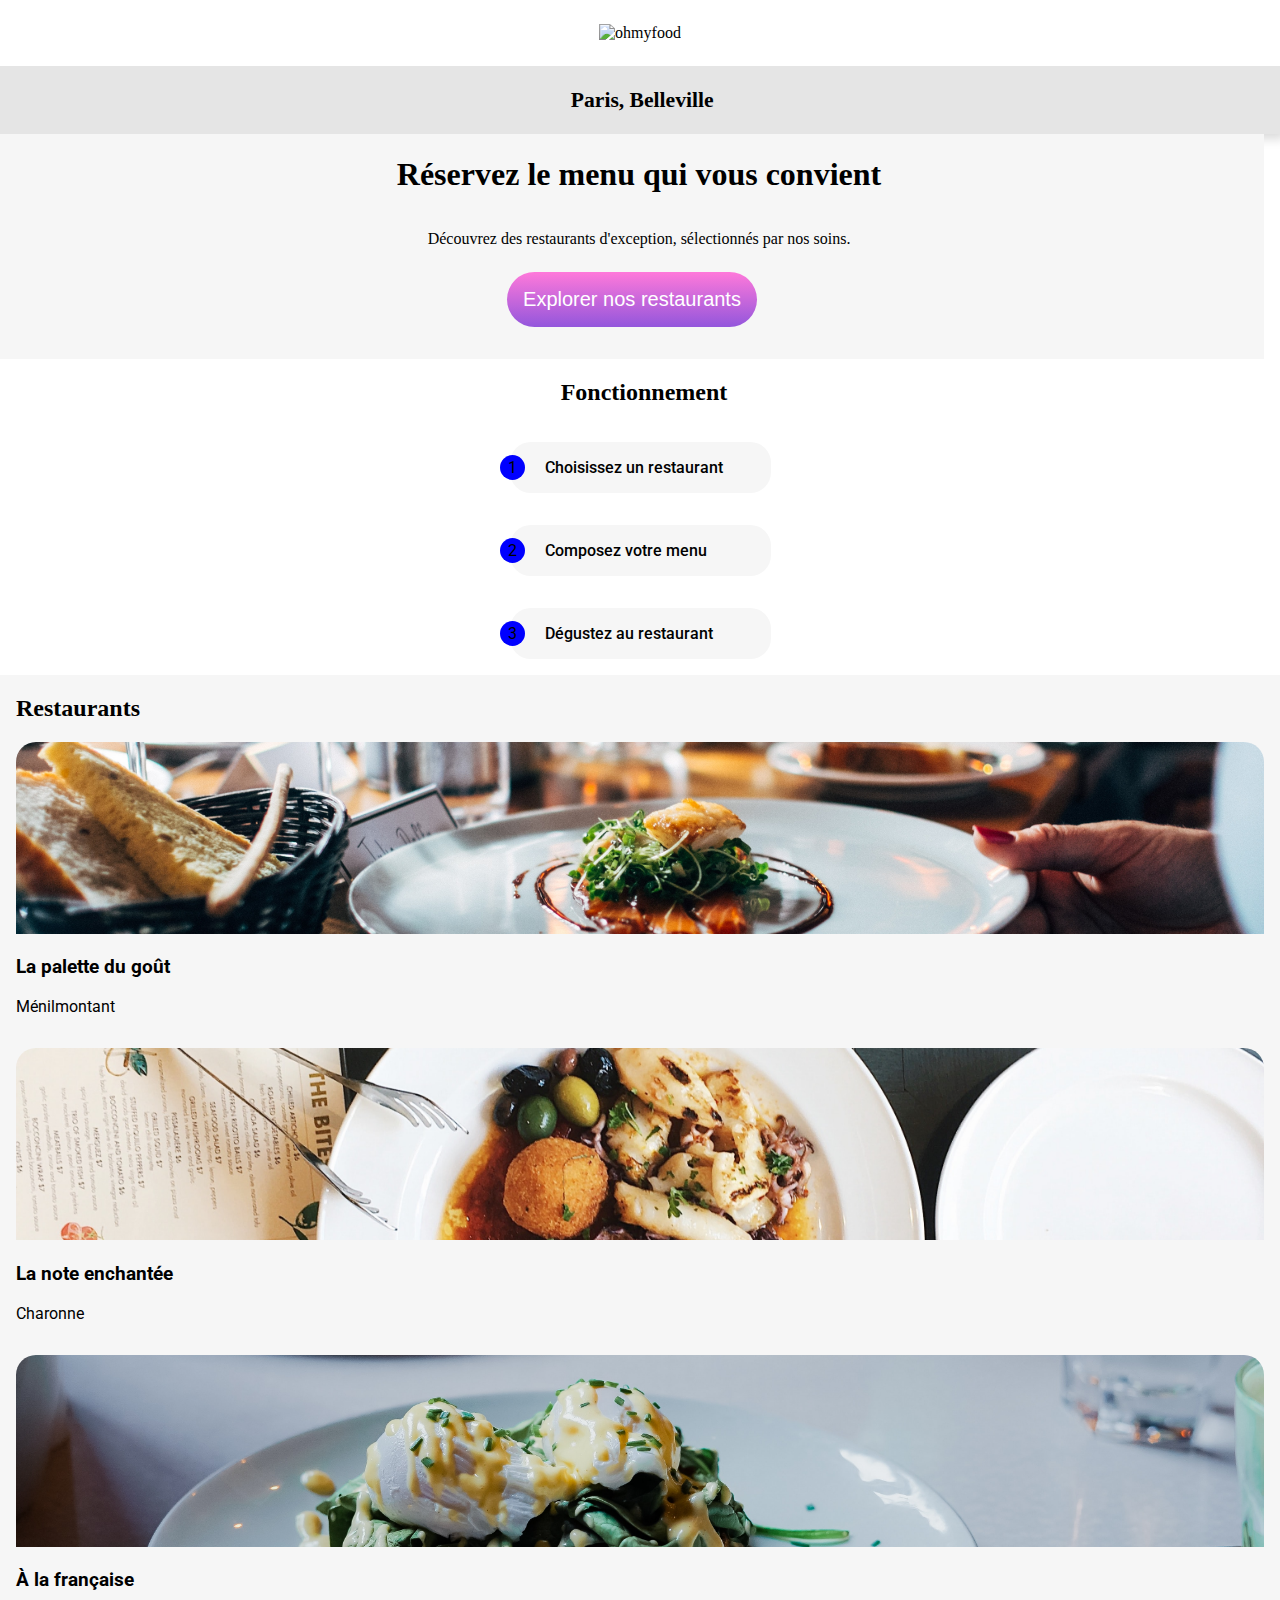
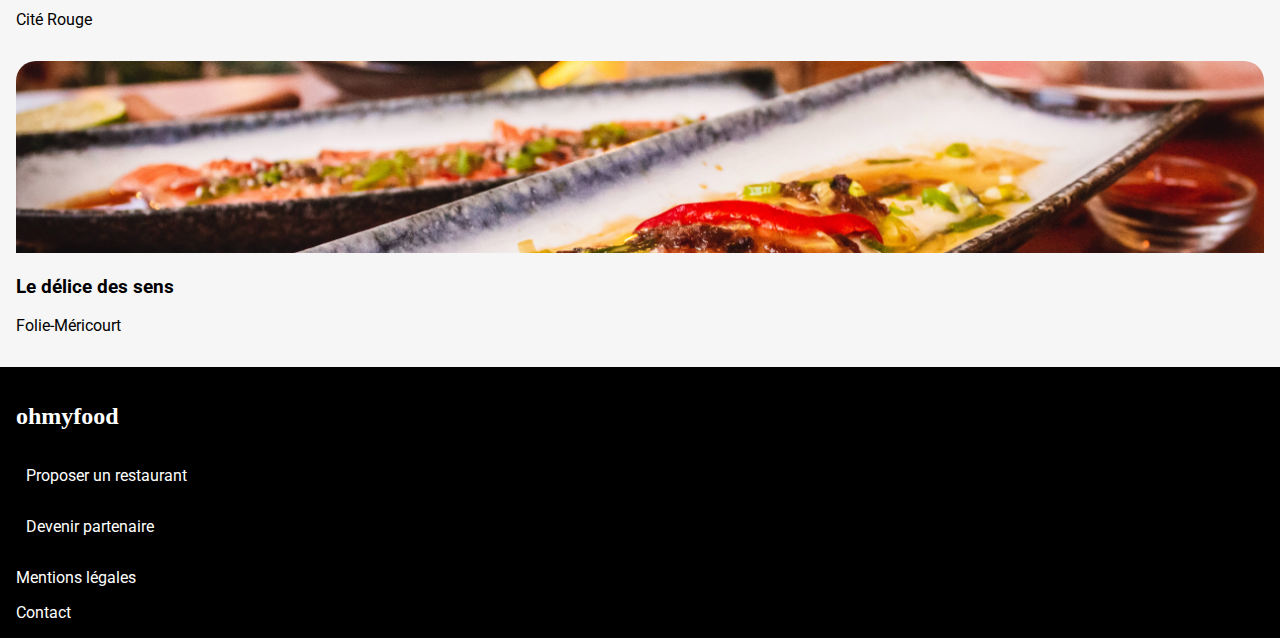
==== commit 31d3710f: "70% of the main page are ready, rest details" ====
--- a/mainPage.html
+++ b/mainPage.html
@@ -7,6 +7,7 @@
     <title>OhMyFood</title>
     <link rel="stylesheet" href="./Scss/main.css" />
     <link rel="stylesheet" href="./stylesCss/all.min.css" />
+    <link href="https://fonts.googleapis.com/css2?family=Roboto:wght@100;400;700&family=Shrikhand&display=swap" rel="stylesheet">
   </head>
   <body>
     <header class="mainTitle">
@@ -28,17 +29,17 @@
         <h2 class="funcTitle">Fonctionnement</h2>
         <div class="funcBoxes">
           <div class="funcBox1">
-            <h3 class="funcBoxNum">1</h3>
+            <span class="funcBoxNum">1</span>
             <i class="fas fa-mobile-alt"></i>
             <h3 class="funcBoxText">Choisissez un restaurant</h3>
           </div>
           <div class="funcBox2">
-            <h3 class="funcBoxNum">2</h3>
+            <span class="funcBoxNum">2</span>
             <i class="fas fa-list-ul"></i>
             <h3 class="funcBoxText">Composez votre menu</h3>
           </div>
           <div class="funcBox3">
-            <h3 class="funcBoxNum">3</h3>
+            <span class="funcBoxNum">3</span>
             <i class="fas fa-store"></i>
             <h3 class="funcBoxText">Dégustez au restaurant</h3>
           </div>
@@ -72,8 +73,8 @@
         ></a>
       </section>
     </main>
-    <footer>
-      <span class="footerLogo"><img src="./img/logo/ohmyfood@2x.svg" alt="ohmyfood" /></span>
+    <footer class="mainFooter">
+      <span class="footerLogo"><h2>ohmyfood</h2></span>
       <div class="footerInfo">
         <a href="#Fonctionnement"><i class="fas fa-utensils" aria-hidden="true"></i><p>Proposer un restaurant</p></a>
         <a href="#Fonctionnement"><i class="fas fa-hands-helping" aria-hidden="true"></i><p>Devenir partenaire</p></a>
--- a/Scss/main.css
+++ b/Scss/main.css
@@ -80,8 +80,8 @@
   display: -webkit-box;
   display: -ms-flexbox;
   display: flex;
-  margin: 0.5rem 1.3rem 2rem 0px;
-  padding: 15px;
+  margin: 0.5rem 1.5rem 2rem 0px;
+  padding: 16px;
   font-size: 20px;
   border-radius: 30px;
   background: -webkit-gradient(linear, left bottom, left top, from(#9356dc), to(#ff79da));
@@ -90,6 +90,10 @@
   border-style: none;
 }
 
+.pubContainer h1, p {
+  padding-right: 10px;
+}
+
 .functionalityContainer {
   padding-left: 1.5rem;
   margin-right: 1rem;
@@ -130,6 +134,10 @@
   background-color: white;
 }
 
+.funcBoxes i {
+  margin-right: 10px;
+}
+
 .funcBox1 {
   display: -webkit-box;
   display: -ms-flexbox;
@@ -139,12 +147,10 @@
   -webkit-box-align: center;
       -ms-flex-align: center;
           align-items: center;
-  -webkit-box-pack: center;
-      -ms-flex-pack: center;
-          justify-content: center;
-  margin-bottom: 2rem;
-  margin-right: 1.7rem;
+  margin: 1rem 1rem 1rem 0rem;
+  padding-right: 1rem;
   border-radius: 1.3rem;
+  font-family: -apple-system, BlinkMacSystemFont, 'Segoe UI', Roboto, Oxygen, Ubuntu, Cantarell, 'Open Sans', 'Helvetica Neue', sans-serif;
 }
 
 .funcBox2 {
@@ -156,12 +162,10 @@
   -webkit-box-align: center;
       -ms-flex-align: center;
           align-items: center;
-  -webkit-box-pack: center;
-      -ms-flex-pack: center;
-          justify-content: center;
-  margin-bottom: 2rem;
-  margin-right: 1.7rem;
+  margin: 1rem 1rem 1rem 0rem;
+  padding-right: 1rem;
   border-radius: 1.3rem;
+  font-family: -apple-system, BlinkMacSystemFont, 'Segoe UI', Roboto, Oxygen, Ubuntu, Cantarell, 'Open Sans', 'Helvetica Neue', sans-serif;
 }
 
 .funcBox3 {
@@ -173,27 +177,48 @@
   -webkit-box-align: center;
       -ms-flex-align: center;
           align-items: center;
-  -webkit-box-pack: center;
-      -ms-flex-pack: center;
-          justify-content: center;
-  margin-bottom: 2rem;
-  margin-right: 1.7rem;
+  margin: 1rem 1rem 1rem 0rem;
+  padding-right: 1rem;
   border-radius: 1.3rem;
+  font-family: -apple-system, BlinkMacSystemFont, 'Segoe UI', Roboto, Oxygen, Ubuntu, Cantarell, 'Open Sans', 'Helvetica Neue', sans-serif;
+}
+
+.funcBoxNum {
+  display: -webkit-box;
+  display: -ms-flexbox;
+  display: flex;
+  background: blue;
+  -webkit-box-pack: center;
+      -ms-flex-pack: center;
+          justify-content: center;
+  -webkit-box-align: center;
+      -ms-flex-align: center;
+          align-items: center;
+  width: 25px;
+  height: 25px;
+  border-radius: 100%;
+  margin-left: -10px;
+  margin-right: 10px;
+}
+
+.funcBoxText {
+  font-size: 1em;
+  font-weight: 500;
 }
 
 .restaurants {
   display: -webkit-box;
   display: -ms-flexbox;
   display: flex;
-  -webkit-box-orient: vertical;
-  -webkit-box-direction: normal;
-      -ms-flex-direction: column;
-          flex-direction: column;
-  margin: 0 0 0 1rem;
+  background-color: #f6f6f6;
+  -webkit-box-orient: vertical;
+  -webkit-box-direction: normal;
+      -ms-flex-direction: column;
+          flex-direction: column;
 }
 
 .restauCard {
-  margin: 0px 1rem 1rem 0px;
+  margin: 0px 1rem 1rem 1rem;
 }
 
 .restauCard img {
@@ -201,6 +226,54 @@
   height: 12rem;
   -o-object-fit: cover;
      object-fit: cover;
+  border-radius: 20px 20px 0px 0px;
+}
+
+.cardText {
+  text-decoration: none;
+}
+
+.restaurants p, a:link, h3 {
+  font-family: -apple-system, BlinkMacSystemFont, 'Segoe UI', Roboto, Oxygen, Ubuntu, Cantarell, 'Open Sans', 'Helvetica Neue', sans-serif;
+  text-decoration: none;
+  color: black;
+}
+
+.restaurants h2 {
+  margin-left: 1rem;
+}
+
+.mainFooter {
+  display: -webkit-box;
+  display: -ms-flexbox;
+  display: flex;
+  width: 100%;
+  -webkit-box-orient: vertical;
+  -webkit-box-direction: normal;
+      -ms-flex-direction: column;
+          flex-direction: column;
+  background-color: #000000;
+  color: white;
+  padding: 1rem;
+}
+
+.footerLogo {
+  margin-left: 0px;
+}
+
+.footerInfo a {
+  display: -webkit-box;
+  display: -ms-flexbox;
+  display: flex;
+  text-decoration: none;
+  color: white;
+  -webkit-box-align: center;
+      -ms-flex-align: center;
+          align-items: center;
+}
+
+.footerInfo i {
+  margin-right: 10px;
 }
 
 body {
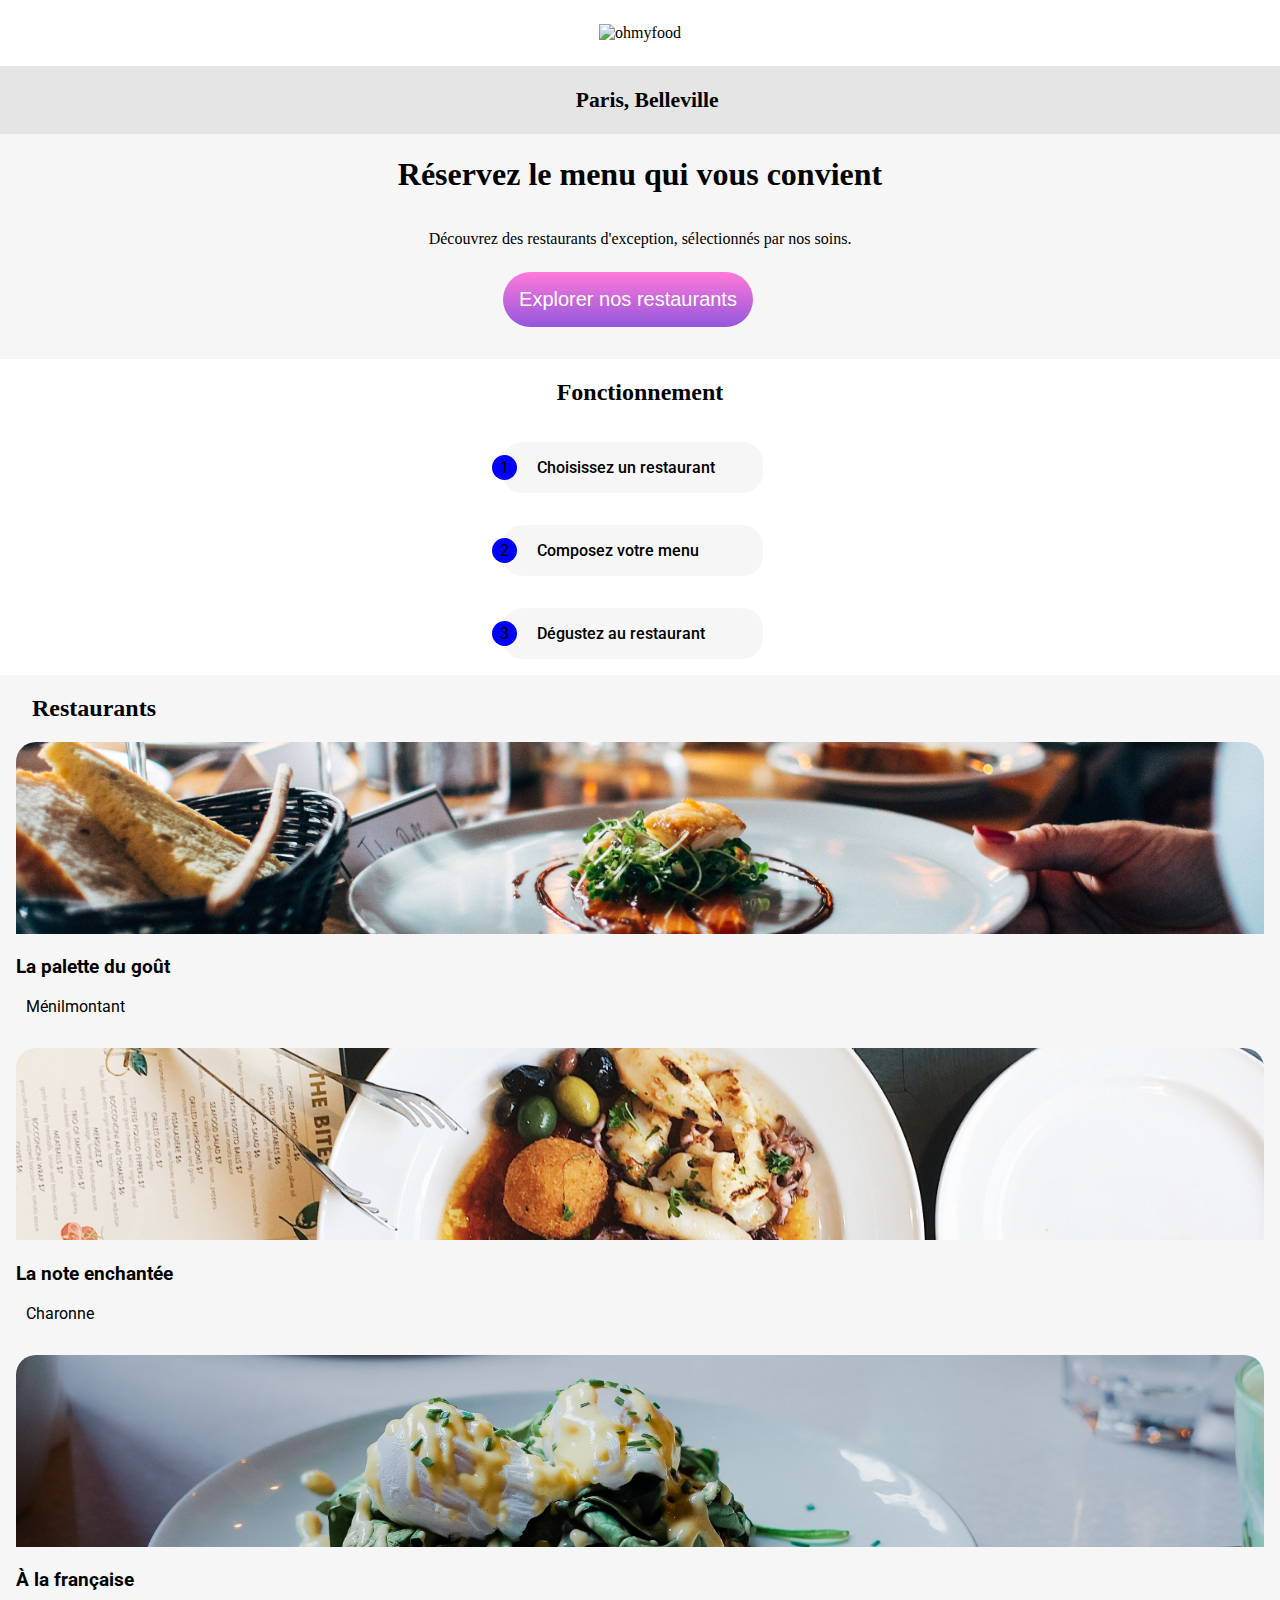
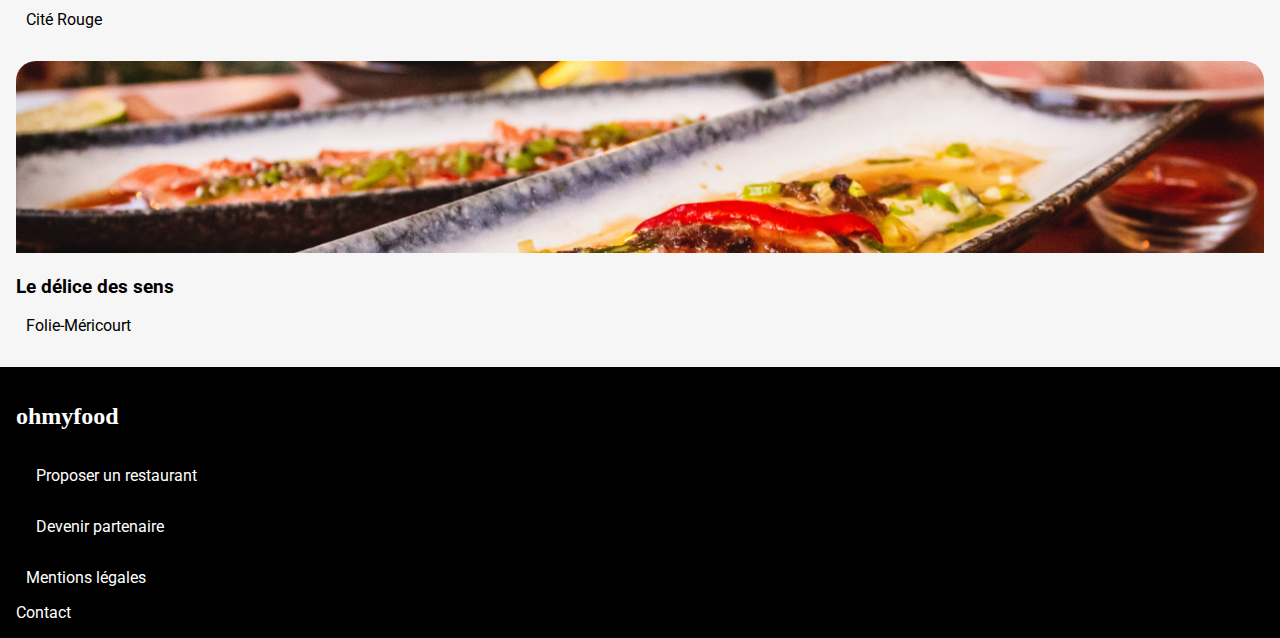
==== commit fea72194: "starting the page menu" ====
--- a/mainPage.html
+++ b/mainPage.html
@@ -79,7 +79,7 @@
         <a href="#Fonctionnement"><i class="fas fa-utensils" aria-hidden="true"></i><p>Proposer un restaurant</p></a>
         <a href="#Fonctionnement"><i class="fas fa-hands-helping" aria-hidden="true"></i><p>Devenir partenaire</p></a>
         <a href="#Fonctionnement"><p>Mentions légales</p></a>
-        <a href="">Contact</a>
+        <a href="mailto:contact@ohmyfood.com">Contact</a>
       </div>
     </footer>
   </body>
--- a/Scss/main.css
+++ b/Scss/main.css
@@ -58,8 +58,6 @@
 }
 
 .pubContainer {
-  padding-left: 1.5rem;
-  margin-right: 1rem;
   display: -webkit-box;
   display: -ms-flexbox;
   display: flex;
@@ -92,11 +90,10 @@
 
 .pubContainer h1, p {
   padding-right: 10px;
+  padding-left: 10px;
 }
 
 .functionalityContainer {
-  padding-left: 1.5rem;
-  margin-right: 1rem;
   display: -webkit-box;
   display: -ms-flexbox;
   display: flex;
@@ -115,8 +112,6 @@
 }
 
 .funcBoxes {
-  padding-left: 1.5rem;
-  margin-right: 1rem;
   display: -webkit-box;
   display: -ms-flexbox;
   display: flex;
@@ -218,7 +213,7 @@
 }
 
 .restauCard {
-  margin: 0px 1rem 1rem 1rem;
+  padding: 0px 1rem 1rem 1rem;
 }
 
 .restauCard img {
@@ -240,7 +235,7 @@
 }
 
 .restaurants h2 {
-  margin-left: 1rem;
+  margin-left: 2rem;
 }
 
 .mainFooter {
@@ -276,6 +271,10 @@
   margin-right: 10px;
 }
 
+.pageTitle {
+  width: 100%;
+}
+
 body {
   margin: 0px;
   padding: 0px;
